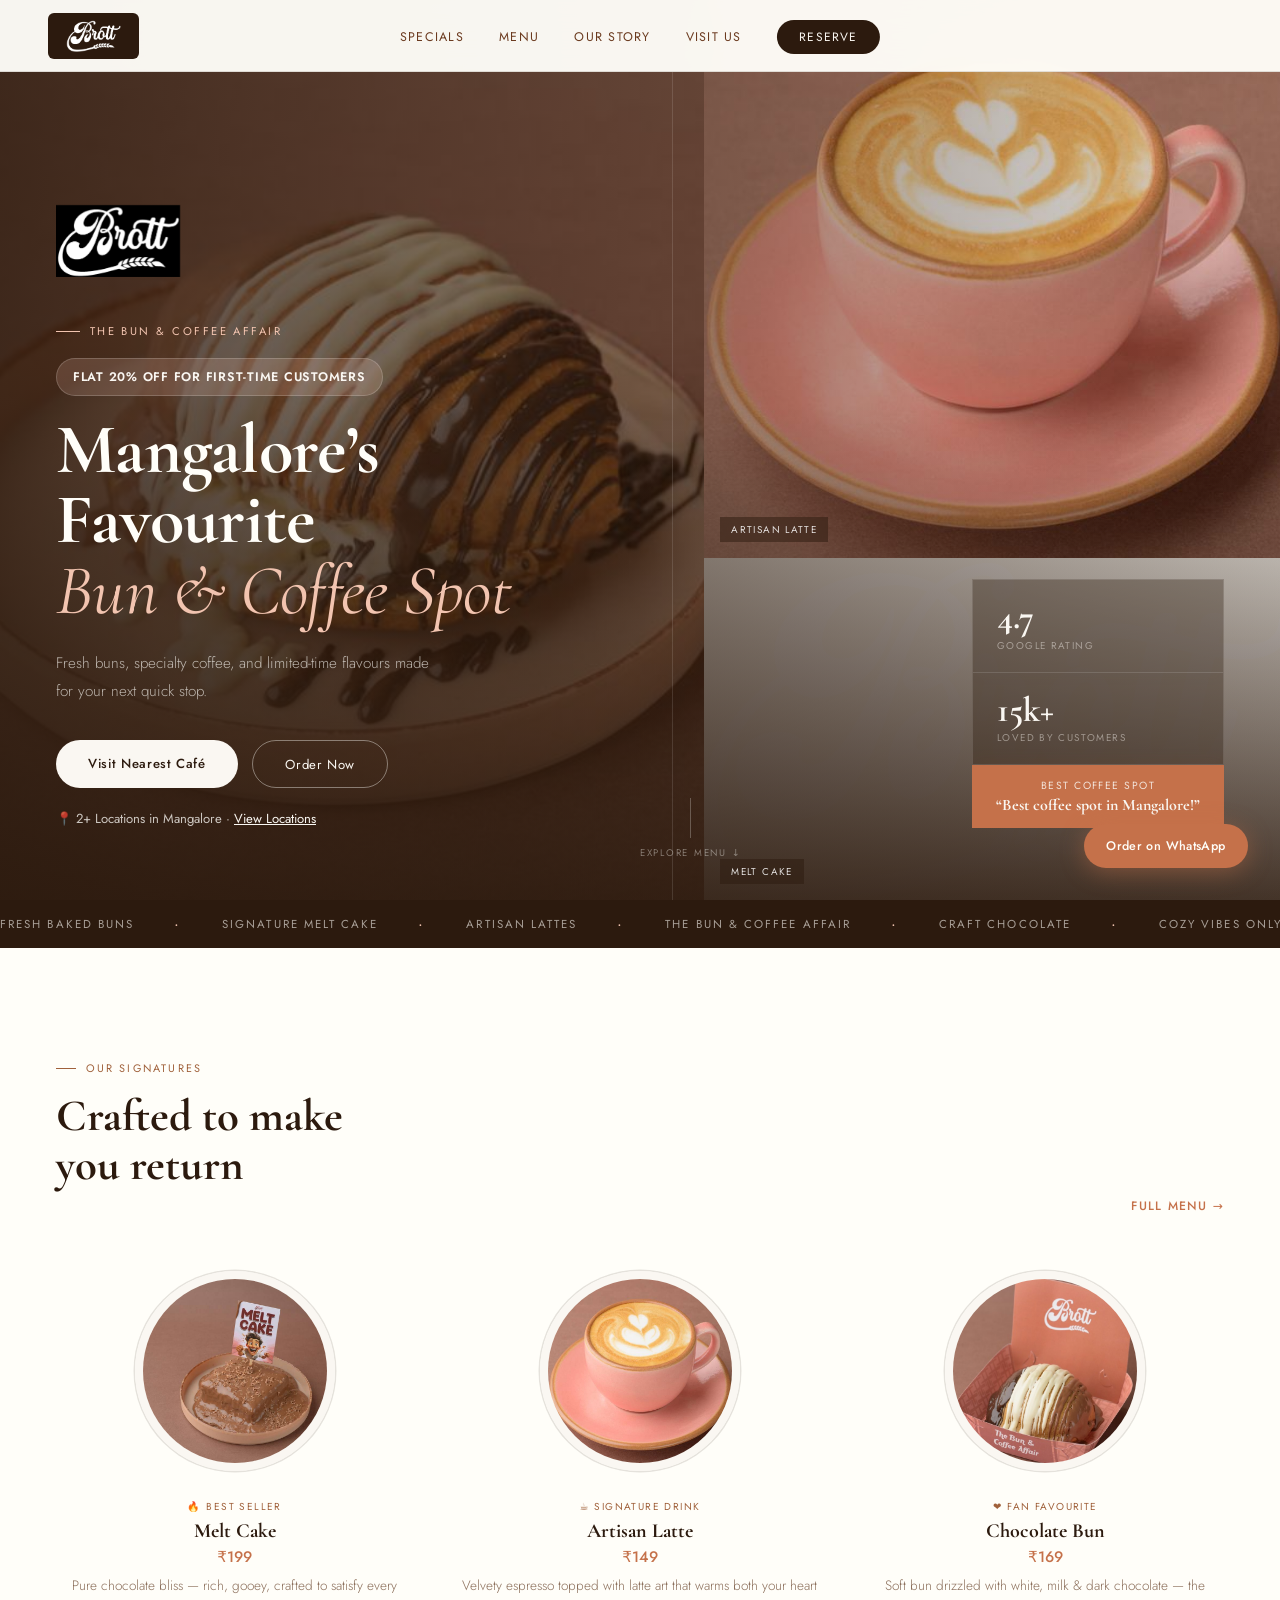
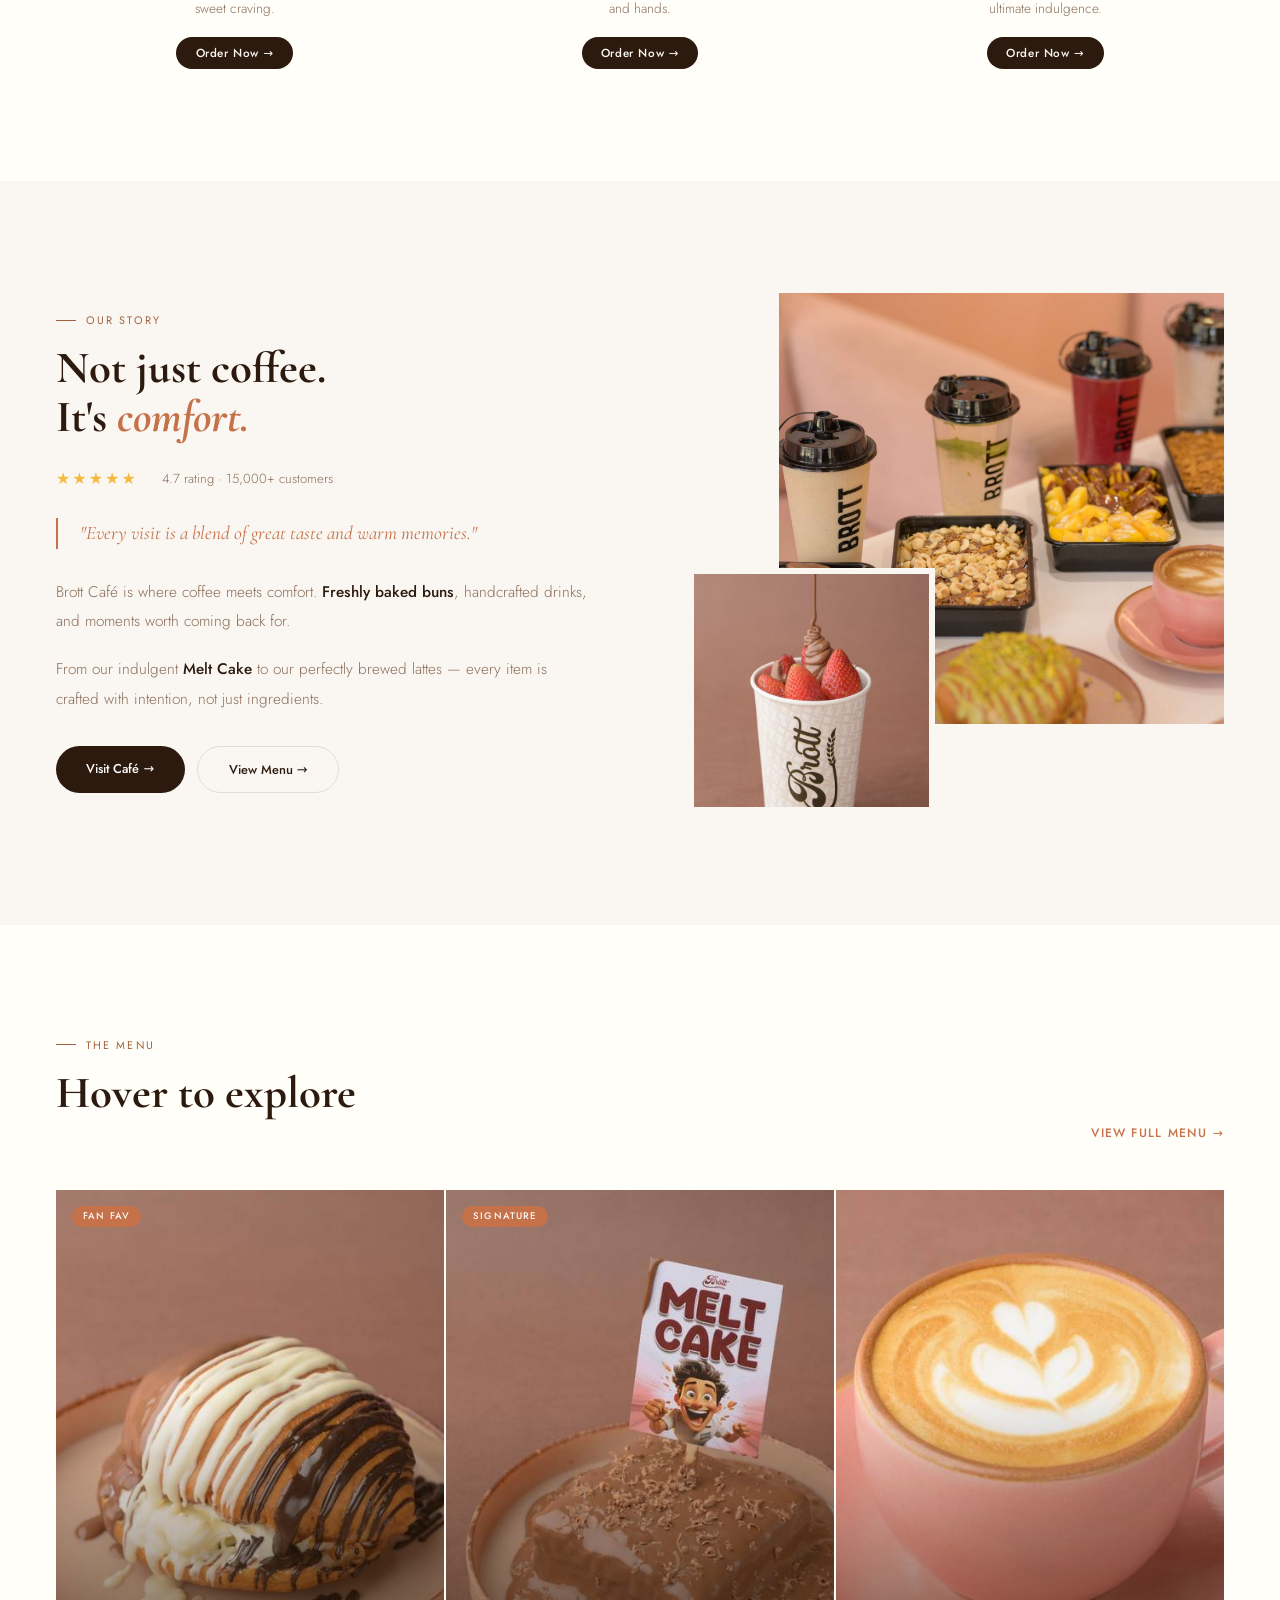
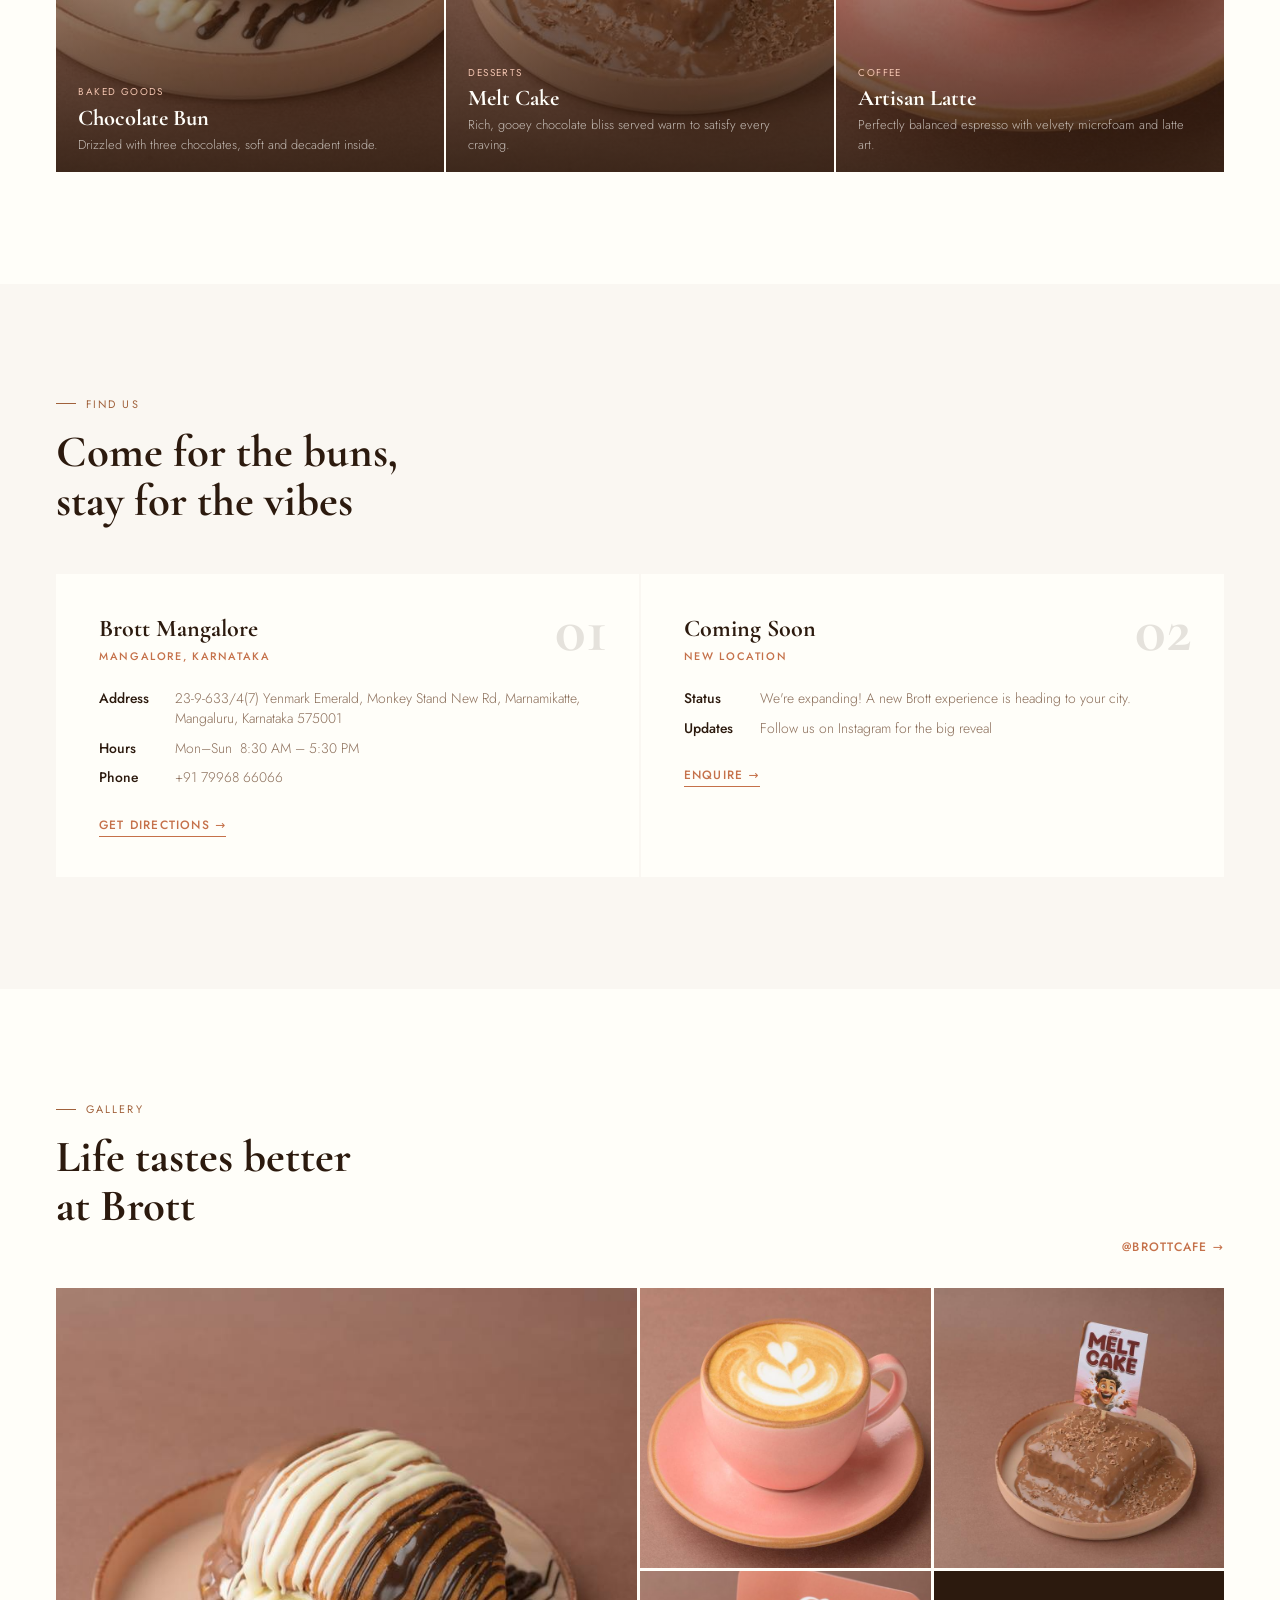
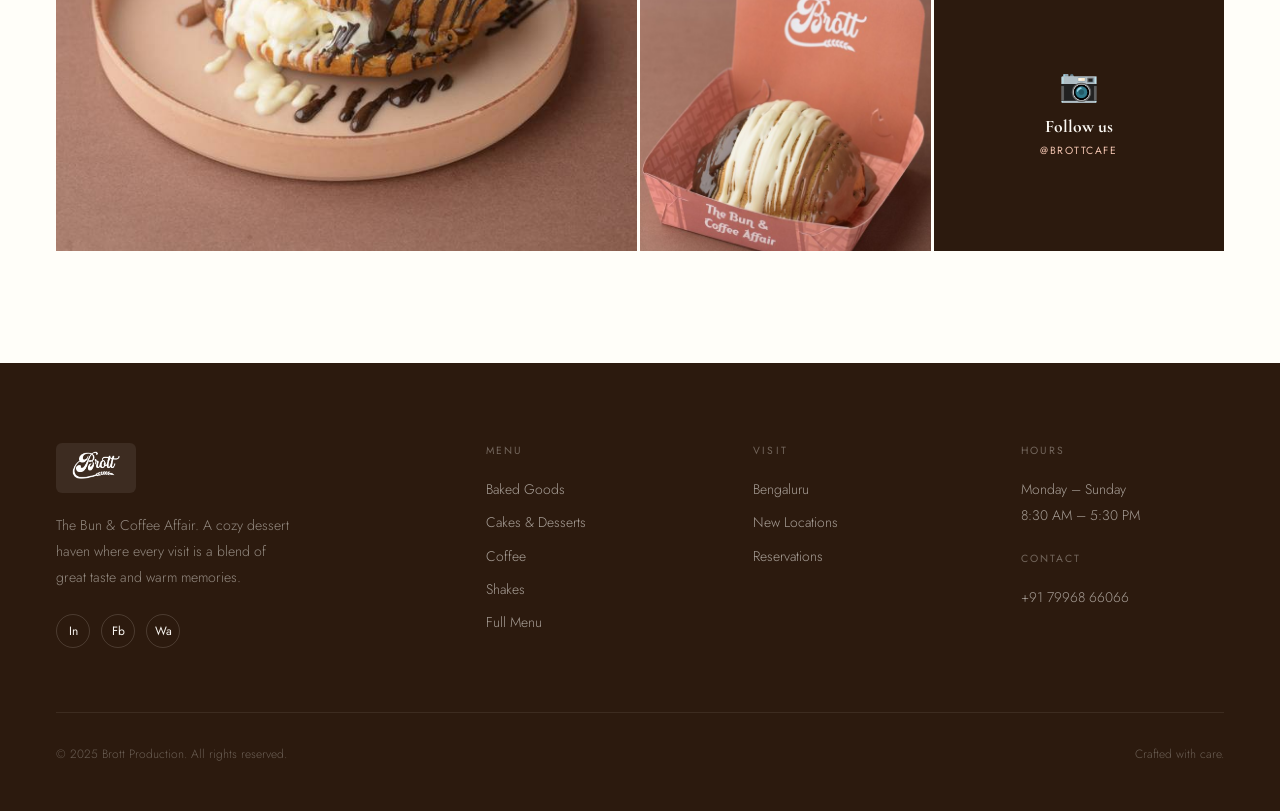
==== index.html @ 0ff43f2c "Add files via upload" ====
<!DOCTYPE html>
<html lang="en">
<head>
<meta charset="UTF-8">
<meta name="viewport" content="width=device-width, initial-scale=1.0">
<title>Brott — The Bun & Coffee Affair</title>
<link rel="icon" type="image/png" href="images/brott_logo_transparent.png">
<link href="https://fonts.googleapis.com/css2?family=Cormorant+Garamond:ital,wght@0,400;0,600;0,700;1,400;1,700&family=Jost:wght@300;400;500&display=swap" rel="stylesheet">
<style>
*,*::before,*::after{margin:0;padding:0;box-sizing:border-box}
:root{
  --cream:#FAF7F2;
  --warm:#FFFEF9;
  --blush:#F2C4B0;
  --terra:#C5714A;
  --brown:#2C1A0E;
  --midbrown:#6B3A1F;
  --softbrown:#A0613B;
  --muted:#8B6E5A;
  --border:rgba(44,26,14,0.12);
  --serif:'Cormorant Garamond',Georgia,serif;
  --sans:'Jost',system-ui,sans-serif;
}
html{scroll-behavior:smooth}
body{font-family:var(--sans);background:var(--warm);color:var(--brown);overflow-x:hidden}

/* ─── NAVBAR ─────────────────────────────────────────────── */
nav{
  position:fixed;top:0;left:0;right:0;z-index:200;
  display:flex;align-items:center;justify-content:space-between;
  padding:0 3rem;
  height:72px;
  background:rgba(255,254,249,0.96);
  backdrop-filter:blur(16px);
  border-bottom:1px solid var(--border);
  transition:height 0.3s,box-shadow 0.3s;
}
nav.scrolled{height:60px;box-shadow:0 2px 24px rgba(44,26,14,0.06)}
.nav-logo-wrap{
  display:flex;align-items:center;
  background:var(--brown);
  padding:7px 18px;
  border-radius:6px;
  text-decoration:none;
  transition:background 0.2s;
}
.nav-logo-wrap:hover{background:var(--terra)}
.nav-logo-wrap img{
  height:32px;width:auto;display:block;
}
.nav-toggle{
  display:none;
  align-items:center;
  justify-content:center;
  width:42px;
  height:42px;
  border:none;
  border-radius:12px;
  background:rgba(255,254,249,0.94);
  color:var(--brown);
  cursor:pointer;
  transition:transform 0.2s, background 0.2s;
}
.nav-toggle:hover{background:rgba(255,254,249,1)}
.nav-toggle span{
  display:block;
  width:22px;
  height:2px;
  background:var(--brown);
  border-radius:999px;
  position:relative;
}
.nav-toggle span::before,
.nav-toggle span::after{
  content:'';
  position:absolute;
  width:22px;
  height:2px;
  background:var(--brown);
  border-radius:999px;
  left:0;
  transition:transform 0.2s;
}
.nav-toggle span::before{top:-7px;}
.nav-toggle span::after{top:7px;}
.nav-toggle.open span{background:transparent;}
.nav-toggle.open span::before{transform: translateY(7px) rotate(45deg);}
.nav-toggle.open span::after{transform: translateY(-7px) rotate(-45deg);}
.nav-links{
  display:flex;gap:2.2rem;align-items:center;list-style:none;
  position:absolute;left:50%;transform:translateX(-50%);
}
.nav-links a{
  font-size:0.78rem;font-weight:400;letter-spacing:0.1em;
  text-transform:uppercase;color:var(--midbrown);
  text-decoration:none;transition:color 0.2s;
}
.nav-links a:hover{color:var(--terra)}
.nav-cta{
  background:var(--brown);color:var(--cream) !important;
  padding:0.5rem 1.4rem;border-radius:100px;
  font-size:0.75rem !important;letter-spacing:0.08em;
  transition:background 0.2s,transform 0.15s !important;
}
.nav-cta:hover{background:var(--terra) !important;transform:translateY(-1px)}

/* ─── HERO ───────────────────────────────────────────────── */
.hero{
  height:100vh;min-height:680px;
  position:relative;overflow:hidden;
  display:flex;align-items:flex-end;
}

/* Full-bleed BG photo */
.hero-bg{
  position:absolute;inset:0;
  display:grid;grid-template-columns:1.1fr 0.9fr;
  gap:0;width:100%;height:100%;
}
.hero-bg-main{
  position:relative;overflow:hidden;
}
.hero-bg-main img{
  width:100%;height:100%;object-fit:cover;display:block;
  transform:scale(1.05);
  transition:transform 9s ease;
}
.hero:hover .hero-bg-main img{transform:scale(1)}

.hero-bg-right{
  display:flex;flex-direction:column;gap:0;
}
.hero-bg-right-top{
  flex:1;overflow:hidden;position:relative;
}
.hero-bg-right-top img{
  width:100%;height:100%;object-fit:cover;display:block;
  transform:scale(1.04);transition:transform 9s 0.3s ease;
}
.hero:hover .hero-bg-right-top img{transform:scale(1)}
.hero-bg-right-bot{
  flex:0 0 38%;overflow:hidden;position:relative;
}
.hero-bg-right-bot img{
  width:100%;height:100%;object-fit:cover;display:block;
  transform:scale(1.04);transition:transform 9s 0.6s ease;
}
.hero:hover .hero-bg-right-bot img{transform:scale(1)}

/* Gradient overlays */
.hero-gradient{
  position:absolute;inset:0;
  background:
    linear-gradient(to right, rgba(44,26,14,0.85) 0%, rgba(44,26,14,0.55) 42%, rgba(44,26,14,0.08) 100%),
    linear-gradient(to top, rgba(44,26,14,0.88) 0%, transparent 55%);
  z-index:1;
}

/* Vertical divider line on the right panel */
.hero-vline{
  position:absolute;top:72px;bottom:0;
  left:52.5%;width:1px;
  background:rgba(255,255,255,0.12);
  z-index:2;
}

/* Content */
.hero-content{
  position:relative;z-index:3;
  width:100%;
  padding:0 3.5rem 4.5rem;
  display:flex;align-items:flex-end;justify-content:space-between;
  gap:2rem;
}
.hero-content-left{
  max-width:520px;
}
.hero-logo{
  margin-bottom:2rem;
  opacity:0;animation:fadeUp 0.8s 0.2s forwards;
}
.hero-logo img{
  height:72px;width:auto;
}
.hero-tag{
  display:inline-flex;align-items:center;gap:0.6rem;
  font-size:0.7rem;letter-spacing:0.22em;text-transform:uppercase;
  color:var(--blush);font-weight:400;
  margin-bottom:1.2rem;
  opacity:0;animation:fadeUp 0.8s 0.35s forwards;
}
.hero-tag::before{content:'';display:block;width:24px;height:1px;background:var(--blush)}
.hero-offer{
  display:inline-flex;align-items:center;padding:0.55rem 1rem;border-radius:999px;
  background:rgba(242,196,176,0.18);color:var(--cream);
  font-size:0.78rem;font-weight:600;letter-spacing:0.06em;text-transform:uppercase;
  margin-bottom:1.2rem;
  border:1px solid rgba(255,255,255,0.18);
}
.hero-meta{
  font-size:0.82rem;color:rgba(255,254,249,0.75);margin-top:1.3rem;
}
.hero-meta a{color:var(--cream);text-decoration:underline;transition:color 0.2s}
.hero-meta a:hover{color:var(--blush)}
.hero-h1{
  font-family:var(--serif);
  font-size:clamp(3.2rem,5.5vw,5.8rem);
  line-height:1.0;
  color:#FFFEF9;
  font-weight:700;
  letter-spacing:-0.01em;
  margin-bottom:1.4rem;
  opacity:0;animation:fadeUp 0.8s 0.45s forwards;
}
.hero-h1 em{
  font-style:italic;color:var(--blush);
  font-weight:400;
}
.hero-desc{
  font-size:0.95rem;line-height:1.85;
  color:rgba(255,254,249,0.65);
  font-weight:300;max-width:380px;
  margin-bottom:2.2rem;
  opacity:0;animation:fadeUp 0.8s 0.55s forwards;
}
.hero-btns{
  display:flex;gap:0.9rem;flex-wrap:wrap;
  margin-bottom:1.3rem;
  opacity:0;animation:fadeUp 0.8s 0.65s forwards;
}
.btn-light{
  background:var(--cream);color:var(--brown);
  padding:0.85rem 2rem;border-radius:100px;
  font-size:0.82rem;font-weight:500;letter-spacing:0.05em;
  text-decoration:none;transition:all 0.2s;border:none;cursor:pointer;
}
.btn-light:hover{background:white;transform:translateY(-2px)}
.btn-ghost{
  background:transparent;color:var(--cream);
  padding:0.85rem 2rem;border-radius:100px;
  font-size:0.82rem;font-weight:400;letter-spacing:0.05em;
  text-decoration:none;border:1px solid rgba(255,254,249,0.4);
  transition:all 0.2s;cursor:pointer;
}
.btn-ghost:hover{background:rgba(255,254,249,0.1);border-color:rgba(255,254,249,0.7)}

/* Right stat cluster */
.hero-content-right{
  display:flex;flex-direction:column;gap:0;
  opacity:0;animation:fadeUp 0.8s 0.75s forwards;
  min-width:160px;
}
.hero-stat{
  padding:1.2rem 1.5rem;
  border:1px solid rgba(255,255,255,0.12);
  background:rgba(44,26,14,0.35);
  backdrop-filter:blur(8px);
  transition:background 0.2s;
}
.hero-stat:hover{background:rgba(44,26,14,0.55)}
.hero-stat + .hero-stat{border-top:none}
.hero-stat-num{
  font-family:var(--serif);font-size:2.2rem;font-weight:700;
  color:var(--cream);line-height:1;display:block;
}
.hero-stat-lbl{
  font-size:0.62rem;letter-spacing:0.14em;text-transform:uppercase;
  color:rgba(250,247,242,0.45);margin-top:3px;display:block;
}
.hero-open-badge{
  padding:0.8rem 1.5rem;
  background:var(--terra);
  text-align:center;
}
.hero-open-badge span{
  font-size:0.65rem;letter-spacing:0.14em;text-transform:uppercase;
  color:rgba(250,247,242,0.85);display:block;
}
.hero-open-badge strong{
  font-family:var(--serif);font-size:1rem;color:var(--cream);
  display:block;margin-top:2px;
}

/* Labels floating on right panels */
.panel-label{
  position:absolute;bottom:1rem;left:1rem;z-index:3;
  font-size:0.62rem;letter-spacing:0.14em;text-transform:uppercase;
  color:rgba(255,255,255,0.85);font-weight:400;
  background:rgba(44,26,14,0.5);
  backdrop-filter:blur(4px);
  padding:0.3rem 0.7rem;
}

/* Scroll hint */
.hero-scroll{
  position:absolute;bottom:2.5rem;left:50%;transform:translateX(-50%);
  z-index:3;display:flex;flex-direction:column;align-items:center;gap:0.5rem;
  opacity:0;animation:fadeUp 1s 1.2s forwards;
}
.hero-scroll span{
  font-size:0.6rem;letter-spacing:0.18em;text-transform:uppercase;
  color:rgba(255,254,249,0.4);
}
.hero-scroll-line{
  width:1px;height:40px;background:rgba(255,254,249,0.25);
  animation:scrollPulse 2s infinite;
}
@keyframes scrollPulse{
  0%{transform:scaleY(0);transform-origin:top}
  50%{transform:scaleY(1);transform-origin:top}
  51%{transform:scaleY(1);transform-origin:bottom}
  100%{transform:scaleY(0);transform-origin:bottom}
}
@keyframes fadeUp{
  from{opacity:0;transform:translateY(24px)}
  to{opacity:1;transform:translateY(0)}
}

/* ─── MARQUEE ────────────────────────────────────────────── */
.marquee{
  background:var(--brown);padding:1rem 0;overflow:hidden;
}
.marquee-track{
  display:flex;gap:2.5rem;width:max-content;
  animation:marquee 24s linear infinite;
}
.marquee-track span{
  font-size:0.72rem;letter-spacing:0.18em;text-transform:uppercase;
  white-space:nowrap;color:rgba(250,247,242,0.6);
}
.marquee-track .dot{color:var(--blush);font-size:1rem;line-height:1}
@keyframes marquee{from{transform:translateX(0)}to{transform:translateX(-50%)}}

/* ─── SECTIONS SHARED ────────────────────────────────────── */
section{padding:7rem 3.5rem}
.eyebrow{
  font-size:0.68rem;letter-spacing:0.2em;text-transform:uppercase;
  color:var(--softbrown);font-weight:400;
  display:flex;align-items:center;gap:0.6rem;margin-bottom:1rem;
}
.eyebrow::before{content:'';display:block;width:20px;height:1px;background:var(--softbrown)}
.sec-title{
  font-family:var(--serif);font-size:clamp(2rem,3.5vw,3.2rem);
  line-height:1.1;font-weight:700;color:var(--brown);margin-bottom:1.5rem;
}

/* ─── SPECIALS ───────────────────────────────────────────── */
.specials{background:var(--warm)}
.specials-head{display:flex;justify-content:space-between;align-items:flex-end;margin-bottom:3.5rem}
.specials-grid{display:grid;grid-template-columns:repeat(3,1fr);gap:3rem}
.special-item{text-align:center}
.special-circle{
  position:relative;display:inline-block;
  width:200px;height:200px;border-radius:50%;overflow:hidden;
  border:8px solid var(--cream);box-shadow:0 0 0 1.5px var(--border);
  margin-bottom:1.4rem;transition:box-shadow 0.3s,transform 0.3s;
}
.special-item:hover .special-circle{box-shadow:0 0 0 2.5px var(--terra);transform:translateY(-4px)}
.special-circle img{width:100%;height:100%;object-fit:cover}
.special-tag{font-size:0.63rem;letter-spacing:0.14em;text-transform:uppercase;color:var(--softbrown);margin-bottom:0.3rem}
.special-name{font-family:var(--serif);font-size:1.25rem;font-weight:700;color:var(--brown);margin-bottom:0.2rem}
.special-price{font-size:0.95rem;font-weight:500;color:var(--terra);margin-bottom:0.4rem}
.special-desc{font-size:0.85rem;color:var(--muted);line-height:1.7;font-weight:300;margin-bottom:1rem}
.order-btn{
  display:inline-flex;align-items:center;gap:0.4rem;
  background:var(--brown);color:var(--cream);
  padding:0.5rem 1.2rem;border-radius:100px;
  font-size:0.73rem;font-weight:500;letter-spacing:0.05em;
  text-decoration:none;transition:background 0.2s,transform 0.15s;
}
.order-btn:hover{background:var(--terra);transform:translateY(-1px)}

/* ─── ABOUT ──────────────────────────────────────────────── */
.about{background:var(--cream);display:grid;grid-template-columns:1fr 1fr;gap:6rem;align-items:center}
.about-text p{font-size:0.96rem;color:var(--muted);line-height:1.9;font-weight:300;margin-bottom:1.2rem}
.about-text p strong{color:var(--brown);font-weight:500}
.pullquote{
  font-family:var(--serif);font-size:1.2rem;font-style:italic;
  color:var(--terra);padding-left:1.4rem;border-left:2px solid var(--terra);
  margin:1.8rem 0;line-height:1.6;
}
.about-trust{display:flex;align-items:center;gap:1.5rem;margin-top:0.5rem}
.about-trust .stars{color:#F5B940;font-size:1rem;letter-spacing:2px}
.about-trust span{font-size:0.82rem;color:var(--muted);font-weight:300}
.about-stack{position:relative;height:520px}
.about-main{position:absolute;top:0;right:0;width:83%;height:83%;object-fit:cover}
.about-accent{position:absolute;bottom:0;left:0;width:46%;height:47%;object-fit:cover;border:6px solid var(--cream)}

/* ─── MENU CARDS ─────────────────────────────────────────── */
.menu-sec{background:var(--warm)}
.menu-head{
  display:flex;justify-content:space-between;align-items:flex-end;
  margin-bottom:3rem;
}
.menu-grid{display:grid;grid-template-columns:repeat(3,1fr);gap:2px}
.menu-card{position:relative;overflow:hidden;aspect-ratio:2/3;cursor:pointer}
.menu-card img{
  width:100%;height:100%;object-fit:cover;display:block;
  transition:transform 0.55s ease;
}
.menu-card:hover img{transform:scale(1.06)}
.menu-overlay{
  position:absolute;inset:0;
  background:linear-gradient(transparent 35%,rgba(44,26,14,0.85));
}
.menu-info{
  position:absolute;bottom:0;left:0;right:0;padding:1.8rem 1.4rem;
  transform:translateY(12px);transition:transform 0.35s;
}
.menu-card:hover .menu-info{transform:translateY(0)}
.menu-tag{font-size:0.62rem;letter-spacing:0.14em;text-transform:uppercase;color:var(--blush);margin-bottom:0.3rem}
.menu-name{font-family:var(--serif);font-size:1.4rem;font-weight:700;color:var(--warm);margin-bottom:0.25rem}
.menu-desc{font-size:0.8rem;color:rgba(250,247,242,0.7);line-height:1.55;font-weight:300}
.menu-chip{
  position:absolute;top:1rem;left:1rem;
  background:var(--terra);color:var(--cream);
  font-size:0.6rem;letter-spacing:0.12em;text-transform:uppercase;
  padding:0.22rem 0.7rem;border-radius:100px;font-weight:500;
}
.view-all{
  font-size:0.76rem;letter-spacing:0.1em;text-transform:uppercase;
  color:var(--terra);text-decoration:none;font-weight:500;
  display:flex;align-items:center;gap:0.4rem;transition:gap 0.2s;
}
.view-all:hover{gap:0.9rem}

/* ─── OFFER ──────────────────────────────────────────────── */
.offer{
  background:var(--brown);
  display:flex;align-items:center;justify-content:space-between;
  gap:3rem;padding:5rem 3.5rem;
}
.offer-text .eyebrow{color:var(--blush)}
.offer-text .eyebrow::before{background:var(--blush)}
.offer-text .sec-title{color:var(--cream);margin-bottom:0.8rem}
.offer-text p{color:rgba(250,247,242,0.6);font-size:0.97rem;font-weight:300;max-width:400px}
.offer-btns{margin-top:2.5rem;display:flex;gap:1rem}
.offer-badge{
  flex-shrink:0;width:160px;height:160px;border-radius:50%;
  background:var(--terra);
  display:flex;flex-direction:column;align-items:center;justify-content:center;
  animation:spin 20s linear infinite;
}
.offer-badge-big{font-family:var(--serif);font-size:3.2rem;font-weight:700;color:var(--cream);line-height:1}
.offer-badge-sm{font-size:0.65rem;letter-spacing:0.12em;text-transform:uppercase;color:rgba(250,247,242,0.75);margin-top:3px}
@keyframes spin{from{transform:rotate(0deg)}to{transform:rotate(360deg)}}

/* ─── LOCATION ───────────────────────────────────────────── */
.location{background:var(--cream)}
.location-grid{display:grid;grid-template-columns:1fr 1fr;gap:1.5px;margin-top:3rem}
.loc-card{
  background:var(--warm);padding:2.5rem;
  border-left:3px solid transparent;
  transition:border-color 0.25s,transform 0.25s;
  position:relative;
}
.loc-card:hover{border-left-color:var(--terra);transform:translateX(3px)}
.loc-num{
  font-family:var(--serif);font-size:4rem;font-weight:700;
  color:var(--border);position:absolute;top:1.5rem;right:2rem;line-height:1;
}
.loc-name{font-family:var(--serif);font-size:1.5rem;font-weight:700;color:var(--brown);margin-bottom:0.3rem}
.loc-city{font-size:0.68rem;letter-spacing:0.15em;text-transform:uppercase;color:var(--terra);margin-bottom:1.5rem;font-weight:500}
.loc-row{display:flex;gap:0.7rem;font-size:0.87rem;color:var(--muted);margin-bottom:0.6rem;font-weight:300}
.loc-row strong{color:var(--brown);font-weight:500;min-width:65px}
.dir-btn{
  display:inline-flex;align-items:center;gap:0.4rem;
  margin-top:1.2rem;font-size:0.75rem;letter-spacing:0.1em;text-transform:uppercase;
  color:var(--terra);text-decoration:none;font-weight:500;
  border-bottom:1px solid currentColor;padding-bottom:2px;
  transition:opacity 0.2s;
}
.dir-btn:hover{opacity:0.65}

/* ─── GALLERY ────────────────────────────────────────────── */
.gallery{background:var(--warm)}
.gallery-head{display:flex;justify-content:space-between;align-items:flex-end;margin-bottom:2rem}
.gallery-grid{
  display:grid;
  grid-template-columns:2fr 1fr 1fr;
  grid-template-rows:280px 280px;
  gap:3px;
}
.g-item{overflow:hidden;position:relative}
.g-item.tall{grid-row:1/3}
.g-item img{width:100%;height:100%;object-fit:cover;display:block;transition:transform 0.55s}
.g-item:hover img{transform:scale(1.06)}
.g-hover{
  position:absolute;inset:0;background:rgba(44,26,14,0.4);
  opacity:0;transition:opacity 0.3s;
  display:flex;align-items:center;justify-content:center;
}
.g-item:hover .g-hover{opacity:1}
.g-hover span{
  font-size:0.68rem;letter-spacing:0.14em;text-transform:uppercase;
  color:var(--cream);font-weight:400;
}
.g-item.ig-cta{
  background:var(--brown);cursor:pointer;
  display:flex;align-items:center;justify-content:center;
}
.ig-inner{text-align:center}
.ig-inner .ig-icon{font-size:2rem;margin-bottom:0.5rem}
.ig-inner strong{font-family:var(--serif);font-size:1.1rem;color:var(--cream);display:block}
.ig-inner span{font-size:0.65rem;letter-spacing:0.14em;text-transform:uppercase;color:var(--blush)}

/* ─── FOOTER ─────────────────────────────────────────────── */
footer{background:var(--brown);padding:5rem 3.5rem 3rem}
.footer-grid{display:grid;grid-template-columns:1.8fr 1fr 1fr 1fr;gap:4rem;margin-bottom:4rem}
.footer-brand-logo{
  background:rgba(255,255,255,0.08);
  display:inline-block;padding:8px 16px;border-radius:6px;
  margin-bottom:1.2rem;
}
.footer-brand-logo img{height:28px;width:auto}
.footer-brand p{font-size:0.88rem;color:rgba(250,247,242,0.5);font-weight:300;line-height:1.85;max-width:240px}
.footer-socials{display:flex;gap:0.7rem;margin-top:1.5rem}
.footer-socials a{
  width:34px;height:34px;border-radius:50%;
  border:1px solid rgba(250,247,242,0.15);
  display:flex;align-items:center;justify-content:center;
  color:var(--cream);text-decoration:none;font-size:0.75rem;
  transition:border-color 0.2s,background 0.2s;
}
.footer-socials a:hover{border-color:var(--blush);background:rgba(242,196,176,0.1)}
.footer-col h4{
  font-size:0.65rem;letter-spacing:0.2em;text-transform:uppercase;
  color:rgba(250,247,242,0.35);font-weight:400;margin-bottom:1.2rem;
}
.footer-col ul{list-style:none}
.footer-col ul li{margin-bottom:0.65rem}
.footer-col ul li a{
  color:rgba(250,247,242,0.6);text-decoration:none;
  font-size:0.87rem;font-weight:300;transition:color 0.2s;
}
.footer-col ul li a:hover{color:var(--cream)}
.footer-col p{font-size:0.87rem;color:rgba(250,247,242,0.6);font-weight:300;line-height:1.85}
.footer-bottom{
  border-top:1px solid rgba(250,247,242,0.08);
  padding-top:2rem;display:flex;justify-content:space-between;
}
.footer-bottom p{font-size:0.75rem;color:rgba(250,247,242,0.3);font-weight:300}

/* ─── STICKY CTA ─────────────────────────────────────────── */
.sticky{
  position:fixed;bottom:2rem;right:2rem;z-index:199;
  background:var(--terra);color:var(--warm);
  padding:0.8rem 1.4rem;border-radius:100px;
  font-size:0.78rem;font-weight:500;text-decoration:none;
  display:flex;align-items:center;gap:0.5rem;
  box-shadow:0 4px 24px rgba(197,113,74,0.45);
  transition:transform 0.2s,box-shadow 0.2s;
  letter-spacing:0.03em;
}
.sticky:hover{transform:translateY(-3px);box-shadow:0 8px 32px rgba(197,113,74,0.55)}

/* ─── FADE UP ────────────────────────────────────────────── */
.fu{opacity:0;transform:translateY(26px);transition:opacity 0.7s ease,transform 0.7s ease}
.fu.vis{opacity:1;transform:translateY(0)}

/* ─── RESPONSIVE ─────────────────────────────────────────── */
@media(max-width:900px){
  nav{padding:0 1.5rem}
  .nav-toggle{display:inline-flex}
  .nav-links{display:none;position:fixed;top:72px;left:0;right:0;z-index:190;
    flex-direction:column;align-items:flex-start;gap:1rem;
    padding:1.25rem 1.5rem;background:rgba(255,254,249,0.98);
    backdrop-filter:blur(16px);border-bottom:1px solid rgba(44,26,14,0.08);
    max-height:calc(100vh - 72px);overflow-y:auto;
    transform:none;
  }
  .nav-links.open{display:flex}
  .nav-links li{width:100%}
  .nav-links a{display:block;width:100%;padding:0.75rem 0;color:var(--brown);}
  .nav-cta{width:100%;text-align:center;}
  .hero-bg{grid-template-columns:1fr}
  .hero-bg-right{display:none}
  .hero-content{flex-direction:column;align-items:flex-start;padding:0 1.5rem 3rem}
  .hero-content-right{flex-direction:row;width:100%}
  .hero-h1{font-size:clamp(2.4rem,8vw,4rem);}
  .hero-desc{max-width:100%}
  section{padding:4rem 1.5rem}
  .about{grid-template-columns:1fr}
  .about-stack{height:300px}
  .specials-grid,.menu-grid{grid-template-columns:1fr 1fr}
  .gallery-grid{grid-template-columns:1fr 1fr;grid-template-rows:auto}
  .g-item.tall{grid-row:auto}
  .offer{flex-direction:column}
  .location-grid{grid-template-columns:1fr}
  .footer-grid{grid-template-columns:1fr 1fr}
  .footer-bottom{flex-direction:column;gap:0.5rem}
}
</style>
</head>
<body>

<!-- NAVBAR -->
<nav id="nav">
  <a class="nav-logo-wrap" href="#" aria-label="Brott Home">
    <img src="images/brott_logo_transparent.png" alt="">  </a>
  <button class="nav-toggle" type="button" aria-label="Toggle navigation" aria-expanded="false" aria-controls="nav-menu">
    <span></span>
  </button>
  <ul id="nav-menu" class="nav-links">
    <li><a href="#specials">Specials</a></li>
    <li><a href="#menu">Menu</a></li>
    <li><a href="#about">Our Story</a></li>
    <li><a href="#location">Visit Us</a></li>
    <li><a href="tel:+917996866066" class="nav-cta">Reserve</a></li>
  </ul>
</nav>

<!-- HERO -->
<div class="hero">
  <!-- Background mosaic -->
  <div class="hero-bg" aria-hidden="true">
    <div class="hero-bg-main">
      <img src="[data-uri]" alt="">
    </div>
    <div class="hero-bg-right">
      <div class="hero-bg-right-top">
        <img src="[data-uri]" alt="">
        <div class="panel-label">Artisan Latte</div>
      </div>
      <div class="hero-bg-right-bot">
        <img src="images/brott_logo_transparent.png" alt="">
        <div class="panel-label">Melt Cake</div>
      </div>
    </div>
  </div>

  <!-- Gradient overlay -->
  <div class="hero-gradient" aria-hidden="true"></div>
  <div class="hero-vline" aria-hidden="true"></div>

  <!-- Content -->
  <div class="hero-content">
    <div class="hero-content-left">
      <div class="hero-logo">
        <img src="[data-uri]" alt="Brott">
      </div>
      <div class="hero-tag">The Bun &amp; Coffee Affair</div>
      <div class="hero-offer">Flat 20% off for first-time customers</div>
      <h1 class="hero-h1">Mangalore’s Favourite<br> <em>Bun & Coffee Spot</em></h1>
      <p class="hero-desc">Fresh buns, specialty coffee, and limited-time flavours made for your next quick stop.</p>
      <div class="hero-btns">
        <a href="#location" class="btn-light">Visit Nearest Café</a>
        <a href="https://wa.me/919796866066?text=Hey%2C+I+want+today%27s+offer" class="btn-ghost" target="_blank" rel="noreferrer">Order Now</a>
      </div>
      <div class="hero-meta">📍 2+ Locations in Mangalore · <a href="#location">View Locations</a></div>
    </div>

    <div class="hero-content-right">
      <div class="hero-stat">
        <span class="hero-stat-num">4.7</span>
        <span class="hero-stat-lbl">Google Rating</span>
      </div>
      <div class="hero-stat">
        <span class="hero-stat-num">15k+</span>
        <span class="hero-stat-lbl">Loved by customers</span>
      </div>
      <div class="hero-open-badge">
        <span>Best Coffee Spot</span>
        <strong>“Best coffee spot in Mangalore!”</strong>
      </div>
    </div>
  </div>

  <div class="hero-scroll">
    <div class="hero-scroll-line"></div>
    <span>Explore Menu ↓</span>
  </div>
</div>

<!-- MARQUEE -->
<div class="marquee">
  <div class="marquee-track">
    <span>Fresh Baked Buns</span><span class="dot">·</span>
    <span>Signature Melt Cake</span><span class="dot">·</span>
    <span>Artisan Lattes</span><span class="dot">·</span>
    <span>The Bun &amp; Coffee Affair</span><span class="dot">·</span>
    <span>Craft Chocolate</span><span class="dot">·</span>
    <span>Cozy Vibes Only</span><span class="dot">·</span>
    <span>Fresh Baked Buns</span><span class="dot">·</span>
    <span>Signature Melt Cake</span><span class="dot">·</span>
    <span>Artisan Lattes</span><span class="dot">·</span>
    <span>The Bun &amp; Coffee Affair</span><span class="dot">·</span>
    <span>Craft Chocolate</span><span class="dot">·</span>
    <span>Cozy Vibes Only</span><span class="dot">·</span>
  </div>
</div>

<!-- SPECIALS -->
<section class="specials" id="specials">
  <div class="specials-head fu">
    <div>
      <div class="eyebrow">Our Signatures</div>
      <h2 class="sec-title">Crafted to make<br>you return</h2>
    </div>
    <a href="#menu" class="view-all">Full Menu →</a>
  </div>
  <div class="specials-grid fu">
    <div class="special-item">
      <div class="special-circle"><img src="images/Melt Cake.jpg" alt="Melt Cake" loading="lazy"></div>
      <div class="special-tag">🔥 Best Seller</div>
      <div class="special-name">Melt Cake</div>
      <div class="special-price">₹199</div>
      <p class="special-desc">Pure chocolate bliss — rich, gooey, crafted to satisfy every sweet craving.</p>
      <a href="https://wa.me/917996866066?text=Hi%20Brott%2C%20I%27d%20like%20to%20order!&text=Hi%20Brott%2C%20I%27d%20like%20to%20order%20the%20Melt%20Cake!" class="order-btn" target="_blank">Order Now →</a>
    </div>
    <div class="special-item">
      <div class="special-circle"><img src="images/Latte.jpg" alt="Artisan Latte" loading="lazy"></div>
      <div class="special-tag">☕ Signature Drink</div>
      <div class="special-name">Artisan Latte</div>
      <div class="special-price">₹149</div>
      <p class="special-desc">Velvety espresso topped with latte art that warms both your heart and hands.</p>
      <a href="https://wa.me/917996866066?text=Hi%20Brott%2C%20I%27d%20like%20to%20order!&text=Hi%20Brott%2C%20I%27d%20like%20to%20order%20an%20Artisan%20Latte!" class="order-btn" target="_blank">Order Now →</a>
    </div>
    <div class="special-item">
      <div class="special-circle"><img src="images/bun.jpg" alt="Chocolate Bun" loading="lazy"></div>
      <div class="special-tag">❤️ Fan Favourite</div>
      <div class="special-name">Chocolate Bun</div>
      <div class="special-price">₹169</div>
      <p class="special-desc">Soft bun drizzled with white, milk &amp; dark chocolate — the ultimate indulgence.</p>
      <a href="https://wa.me/917996866066?text=Hi%20Brott%2C%20I%27d%20like%20to%20order!&text=Hi%20Brott%2C%20I%27d%20like%20to%20order%20the%20Chocolate%20Bun!" class="order-btn" target="_blank">Order Now →</a>
    </div>
  </div>
</section>

<!-- ABOUT -->
<section class="about" id="about" style="padding:7rem 3.5rem">
  <div class="about-text fu">
    <div class="eyebrow">Our Story</div>
    <h2 class="sec-title">Not just coffee.<br>It's <em style="font-style:italic;color:var(--terra)">comfort.</em></h2>
    <div class="about-trust">
      <span class="stars">★★★★★</span>
      <span>4.7 rating · 15,000+ customers</span>
    </div>
    <blockquote class="pullquote">"Every visit is a blend of great taste and warm memories."</blockquote>
    <p>Brott Café is where coffee meets comfort. <strong>Freshly baked buns</strong>, handcrafted drinks, and moments worth coming back for.</p>
    <p>From our indulgent <strong>Melt Cake</strong> to our perfectly brewed lattes — every item is crafted with intention, not just ingredients.</p>
    <div style="margin-top:2rem;display:flex;gap:0.8rem;flex-wrap:wrap">
      <a href="#location" style="background:var(--brown);color:#fff;padding:0.82rem 1.9rem;border-radius:100px;font-size:0.8rem;font-weight:500;text-decoration:none;display:inline-block;transition:background 0.2s" onmouseover="this.style.background='var(--terra)'" onmouseout="this.style.background='var(--brown)'">Visit Café →</a>
      <a href="#menu" style="background:transparent;color:var(--brown);padding:0.82rem 1.9rem;border-radius:100px;font-size:0.8rem;font-weight:500;text-decoration:none;display:inline-block;border:1px solid var(--border);transition:all 0.2s" onmouseover="this.style.background='var(--brown)';this.style.color='#fff'" onmouseout="this.style.background='transparent';this.style.color='var(--brown)'">View Menu →</a>
    </div>
  </div>
  <div class="about-stack fu">
    <img class="about-main" src="images/bg.png" alt="Brott Café" loading="lazy">
    <img class="about-accent" src="images/strawberry.jpg" alt="Brott details" loading="lazy">
  </div>
</section>

<!-- MENU -->
<section class="menu-sec" id="menu">
  <div class="menu-head fu">
    <div>
      <div class="eyebrow">The Menu</div>
      <h2 class="sec-title">Hover to explore</h2>
    </div>
    <a href="menu.html" class="view-all" target="_blank">View Full Menu →</a>
  </div>
  <div class="menu-grid fu">
    <div class="menu-card">
      <img src="[data-uri]" alt="Chocolate Bun">
      <div class="menu-overlay"></div>
      <span class="menu-chip">Fan Fav</span>
      <div class="menu-info">
        <div class="menu-tag">Baked Goods</div>
        <div class="menu-name">Chocolate Bun</div>
        <div class="menu-desc">Drizzled with three chocolates, soft and decadent inside.</div>
      </div>
    </div>
    <div class="menu-card">
      <img src="[data-uri]" alt="Melt Cake">
      <div class="menu-overlay"></div>
      <span class="menu-chip">Signature</span>
      <div class="menu-info">
        <div class="menu-tag">Desserts</div>
        <div class="menu-name">Melt Cake</div>
        <div class="menu-desc">Rich, gooey chocolate bliss served warm to satisfy every craving.</div>
      </div>
    </div>
    <div class="menu-card">
      <img src="[data-uri]" alt="Latte">
      <div class="menu-overlay"></div>
      <div class="menu-info">
        <div class="menu-tag">Coffee</div>
        <div class="menu-name">Artisan Latte</div>
        <div class="menu-desc">Perfectly balanced espresso with velvety microfoam and latte art.</div>
      </div>
    </div>
  </div>
</section>

<!-- OFFER
<section class="offer">
  <div class="offer-text fu">
    <div class="eyebrow">First Visit?</div>
    <h2 class="sec-title">Your first coffee<br>is on us</h2>
    <p>Show this page at any Brott location on your first visit and enjoy a complimentary house coffee with any bun order. Because the best introductions are always sweet.</p>
    <div class="offer-btns">
      <a href="tel:+917996866066" class="btn-light">Reserve Now →</a>
      <a href="#location" class="btn-ghost">Get Directions</a>
    </div>
  </div>
  <div class="offer-badge fu">
    <span class="offer-badge-big">Free</span>
    <span class="offer-badge-sm">First Coffee</span>
  </div>
</section> -->

<!-- LOCATION -->
<section class="location" id="location">
  <div class="fu">
    <div class="eyebrow">Find Us</div>
    <h2 class="sec-title">Come for the buns,<br>stay for the vibes</h2>
  </div>

  <div class="location-grid fu">

    <!-- PRIMARY: MANGALORE -->
    <div class="loc-card">
      <div class="loc-num">01</div>
      <div class="loc-name">Brott Mangalore</div>
      <div class="loc-city">Mangalore, Karnataka</div>
      <div class="loc-row"><strong>Address</strong> 23-9-633/4(7) Yenmark Emerald, Monkey Stand New Rd, Marnamikatte, Mangaluru, Karnataka 575001</div>
      <div class="loc-row"><strong>Hours</strong> Mon–Sun &nbsp;8:30 AM – 5:30 PM</div>
      <div class="loc-row"><strong>Phone</strong> +91 79968 66066</div>
      <a href="https://maps.google.com/?q=Brott+Cafe+Mangalore" target="_blank" class="dir-btn">Get Directions →</a>
    </div>

    <!-- SECONDARY -->
    <div class="loc-card">
      <div class="loc-num">02</div>
      <div class="loc-name">Coming Soon</div>
      <div class="loc-city">New Location</div>
      <div class="loc-row"><strong>Status</strong> We're expanding! A new Brott experience is heading to your city.</div>
      <div class="loc-row"><strong>Updates</strong> Follow us on Instagram for the big reveal</div>
      <a href="tel:+917996866066" class="dir-btn">Enquire →</a>
    </div>

  </div>
</section>

<!-- GALLERY -->
<section class="gallery" id="gallery">
  <div class="gallery-head fu">
    <div>
      <div class="eyebrow">Gallery</div>
      <h2 class="sec-title">Life tastes better<br>at Brott</h2>
    </div>
    <a href="https://www.instagram.com/" class="view-all" target="_blank">@brottcafe →</a>
  </div>
  <div class="gallery-grid fu">
    <div class="g-item tall">
      <img src="[data-uri]" alt="Chocolate Bun">
      <div class="g-hover"><span>Chocolate Bun</span></div>
    </div>
    <div class="g-item">
      <img src="[data-uri]" alt="Artisan Latte">
      <div class="g-hover"><span>Artisan Latte</span></div>
    </div>
    <div class="g-item">
      <img src="[data-uri]" alt="Melt Cake">
      <div class="g-hover"><span>Melt Cake</span></div>
    </div>
    <div class="g-item">
      <img src="[data-uri]" alt="Brott">
      <div class="g-hover"><span>The Experience</span></div>
    </div>
    <div class="g-item ig-cta" onclick="window.open('https://www.instagram.com/','_blank')">
      <div class="ig-inner">
        <div class="ig-icon">📷</div>
        <strong>Follow us</strong>
        <span>@brottcafe</span>
      </div>
    </div>
  </div>
</section>

<!-- FOOTER -->
<footer>
  <div class="footer-grid">
    <div class="footer-brand">
      <div class="footer-brand-logo">
        <img src="images/brott_logo_transparent.png" alt="">
      </div>
      <p>The Bun &amp; Coffee Affair. A cozy dessert haven where every visit is a blend of great taste and warm memories.</p>
      <div class="footer-socials">
        <a href="#" title="Instagram">In</a>
        <a href="#" title="Facebook">Fb</a>
        <a href="#" title="WhatsApp">Wa</a>
      </div>
    </div>
    <div class="footer-col">
      <h4>Menu</h4>
      <ul>
        <li><a href="#">Baked Goods</a></li>
        <li><a href="#">Cakes &amp; Desserts</a></li>
        <li><a href="#">Coffee</a></li>
        <li><a href="#">Shakes</a></li>
        <li><a href="https://brottcafe.com/menu.html">Full Menu</a></li>
      </ul>
    </div>
    <div class="footer-col">
      <h4>Visit</h4>
      <ul>
        <li><a href="#location">Bengaluru</a></li>
        <li><a href="#">New Locations</a></li>
        <li><a href="tel:+917996866066">Reservations</a></li>
      </ul>
    </div>
    <div class="footer-col">
      <h4>Hours</h4>
      <p>Monday – Sunday<br>8:30 AM – 5:30 PM</p>
      <br>
      <h4>Contact</h4>
      <p><a href="tel:+917996866066" style="color:rgba(250,247,242,0.6);text-decoration:none">+91 79968 66066</a></p>
    </div>
  </div>
  <div class="footer-bottom">
    <p>© 2025 Brott Production. All rights reserved.</p>
    <p>Crafted with care.</p>
  </div>
</footer>

<!-- STICKY CTA -->
<a class="sticky" href="https://wa.me/919796866066?text=Hey%2C+I+want+today%27s+offer">Order on WhatsApp</a>

<script>
  // Scroll animations
  const fus = document.querySelectorAll('.fu');
  const obs = new IntersectionObserver((entries) => {
    entries.forEach((e,i) => {
      if(e.isIntersecting){
        setTimeout(() => e.target.classList.add('vis'), i * 90);
        obs.unobserve(e.target);
      }
    });
  }, {threshold: 0.08});
  fus.forEach(el => obs.observe(el));

  // Nav scroll shrink
  window.addEventListener('scroll', () => {
    document.getElementById('nav').classList.toggle('scrolled', window.scrollY > 60);
  });

  // Mobile hamburger toggle
  const navToggle = document.querySelector('.nav-toggle');
  const navLinks = document.querySelector('.nav-links');
  if (navToggle && navLinks) {
    navToggle.addEventListener('click', () => {
      const expanded = navToggle.getAttribute('aria-expanded') === 'true';
      navToggle.setAttribute('aria-expanded', String(!expanded));
      navLinks.classList.toggle('open');
      navToggle.classList.toggle('open');
    });
    navLinks.querySelectorAll('a').forEach(link => {
      link.addEventListener('click', () => {
        navLinks.classList.remove('open');
        navToggle.classList.remove('open');
        navToggle.setAttribute('aria-expanded', 'false');
      });
    });
    window.addEventListener('resize', () => {
      if (window.innerWidth > 900 && navLinks.classList.contains('open')) {
        navLinks.classList.remove('open');
        navToggle.classList.remove('open');
        navToggle.setAttribute('aria-expanded', 'false');
      }
    });
  }
</script>
</body>
</html>
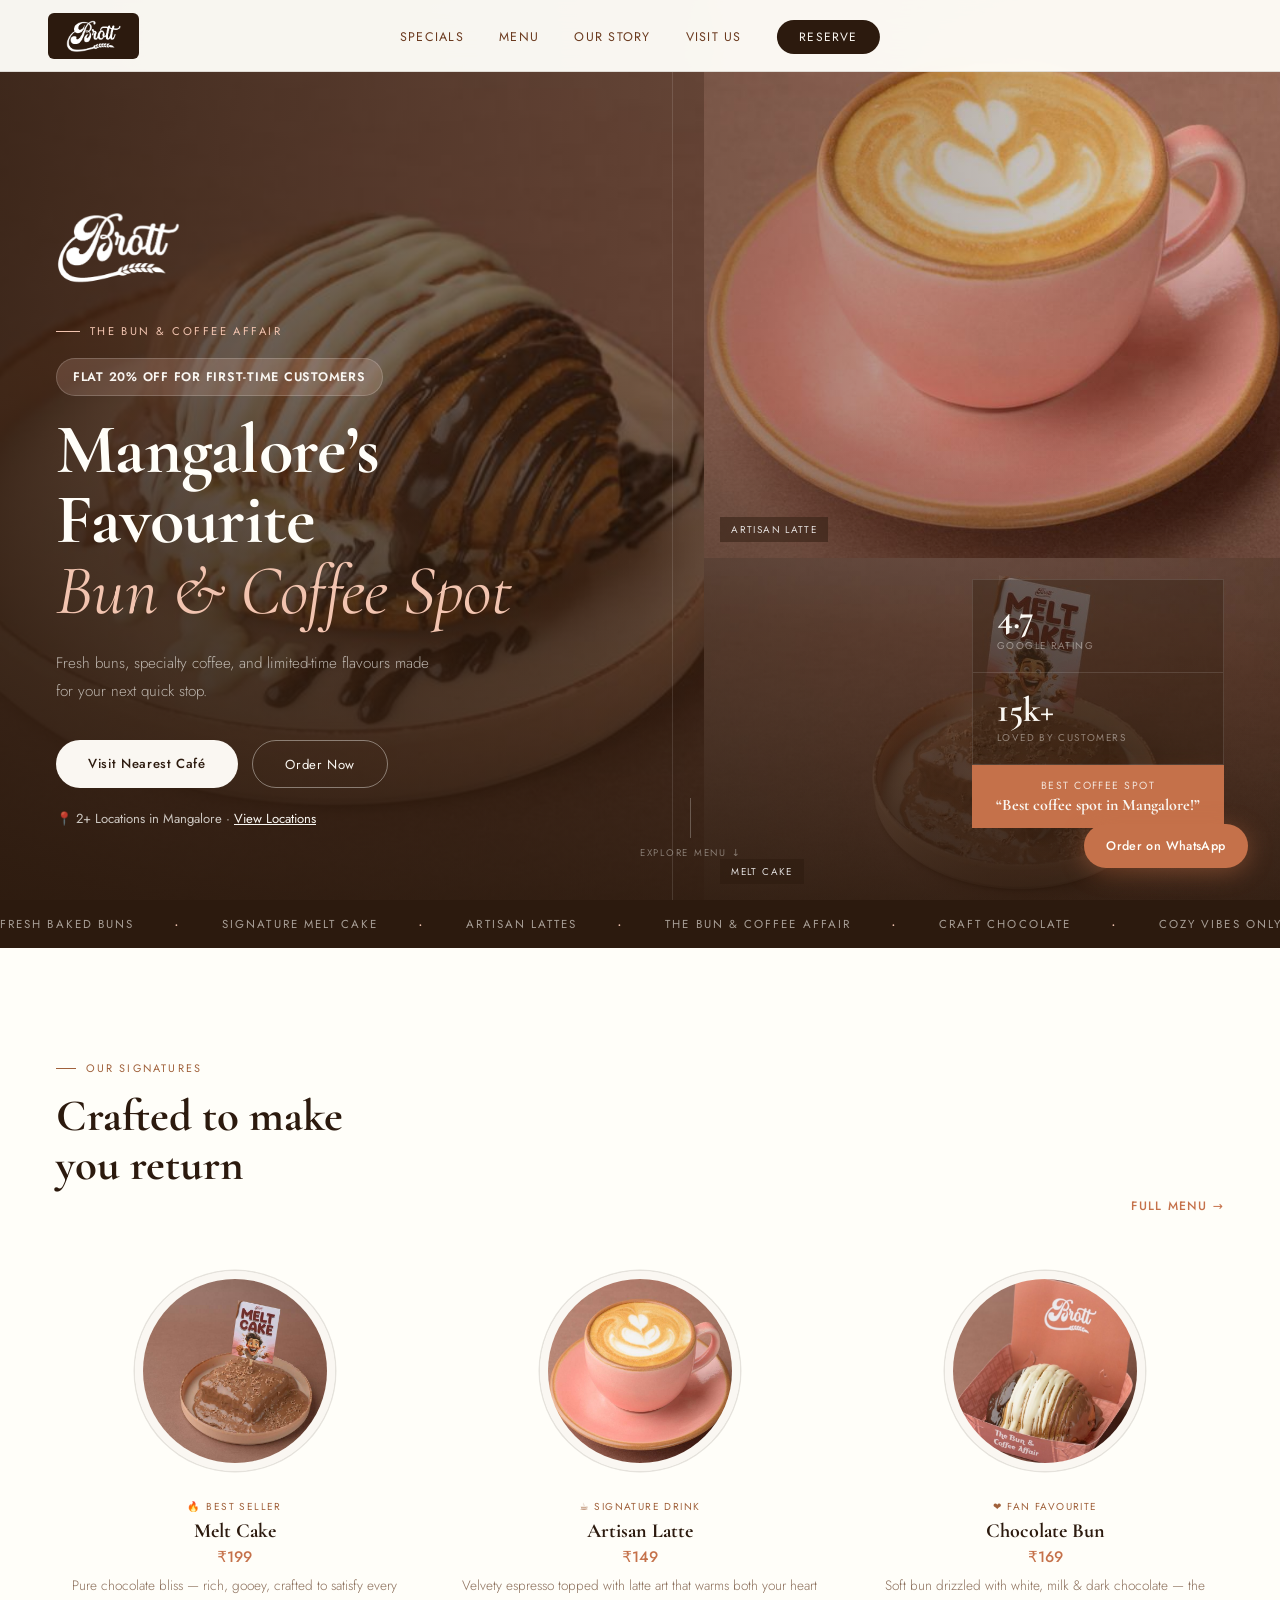
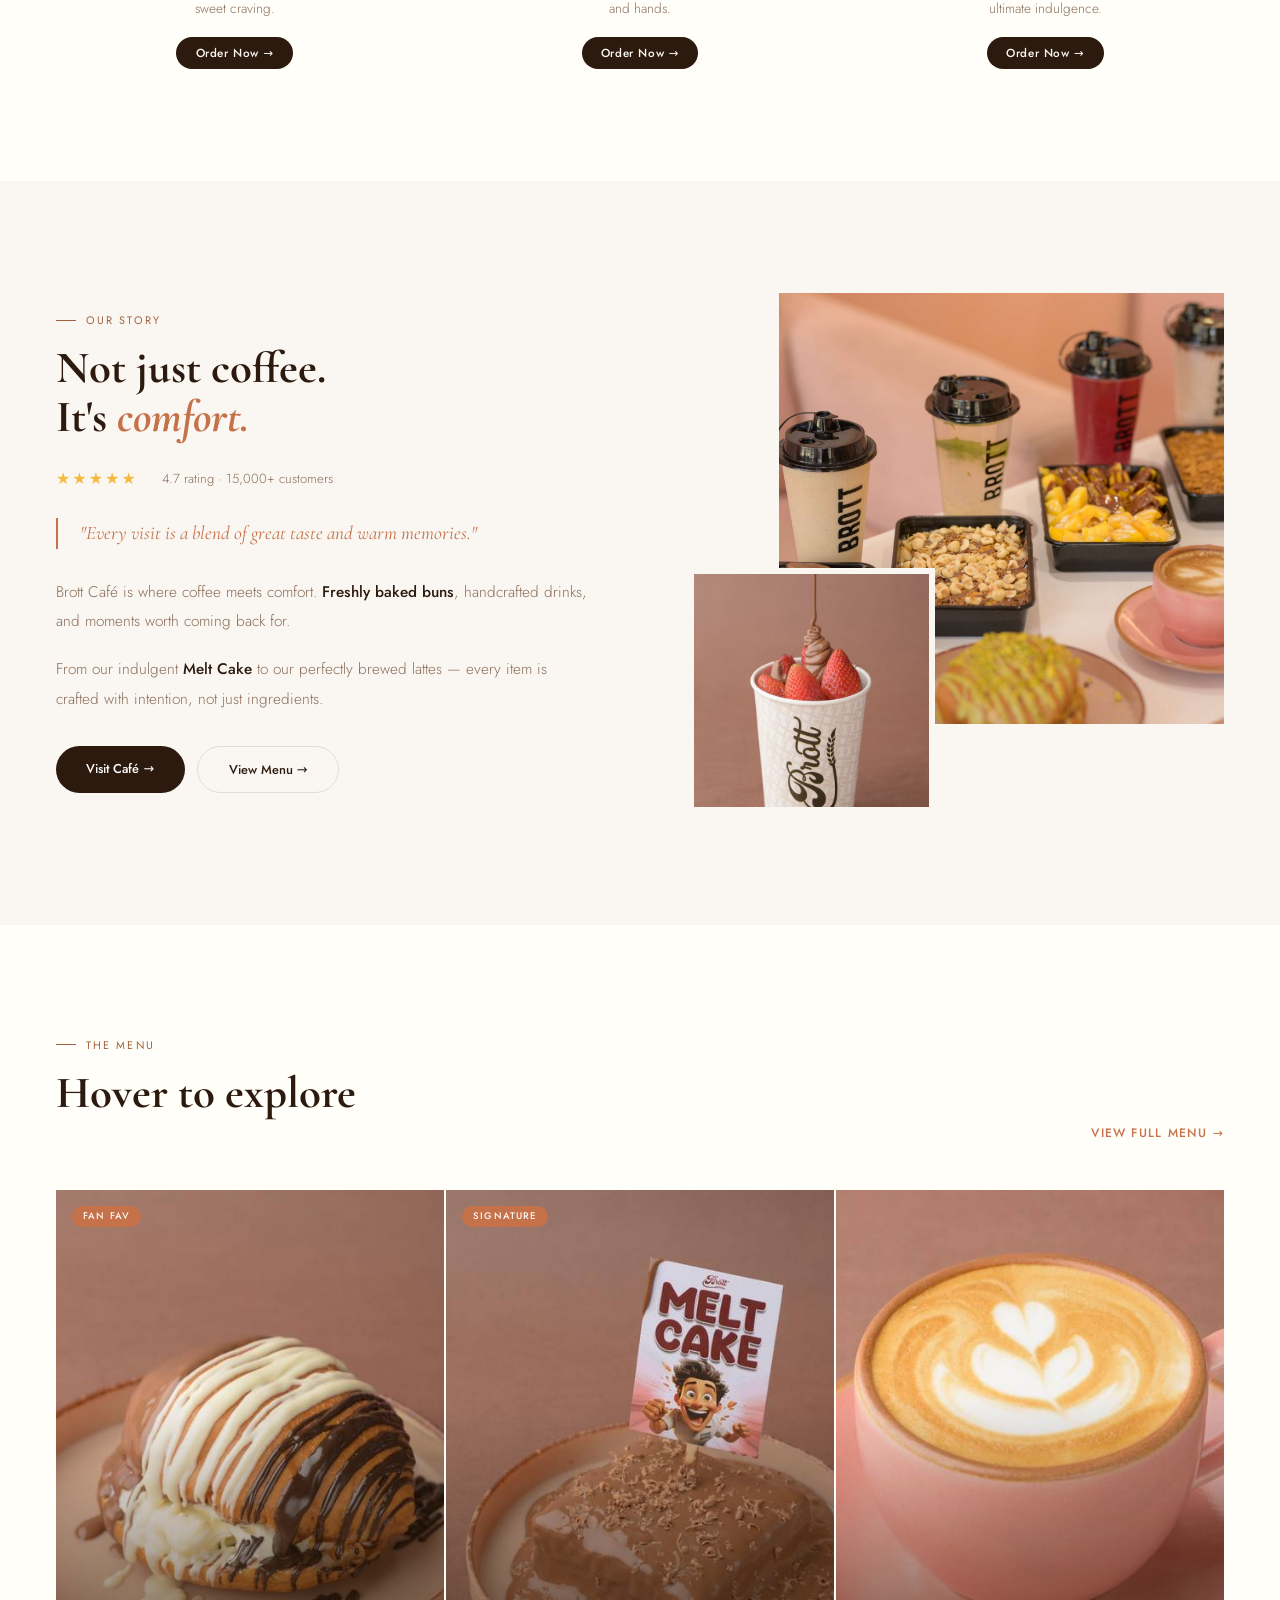
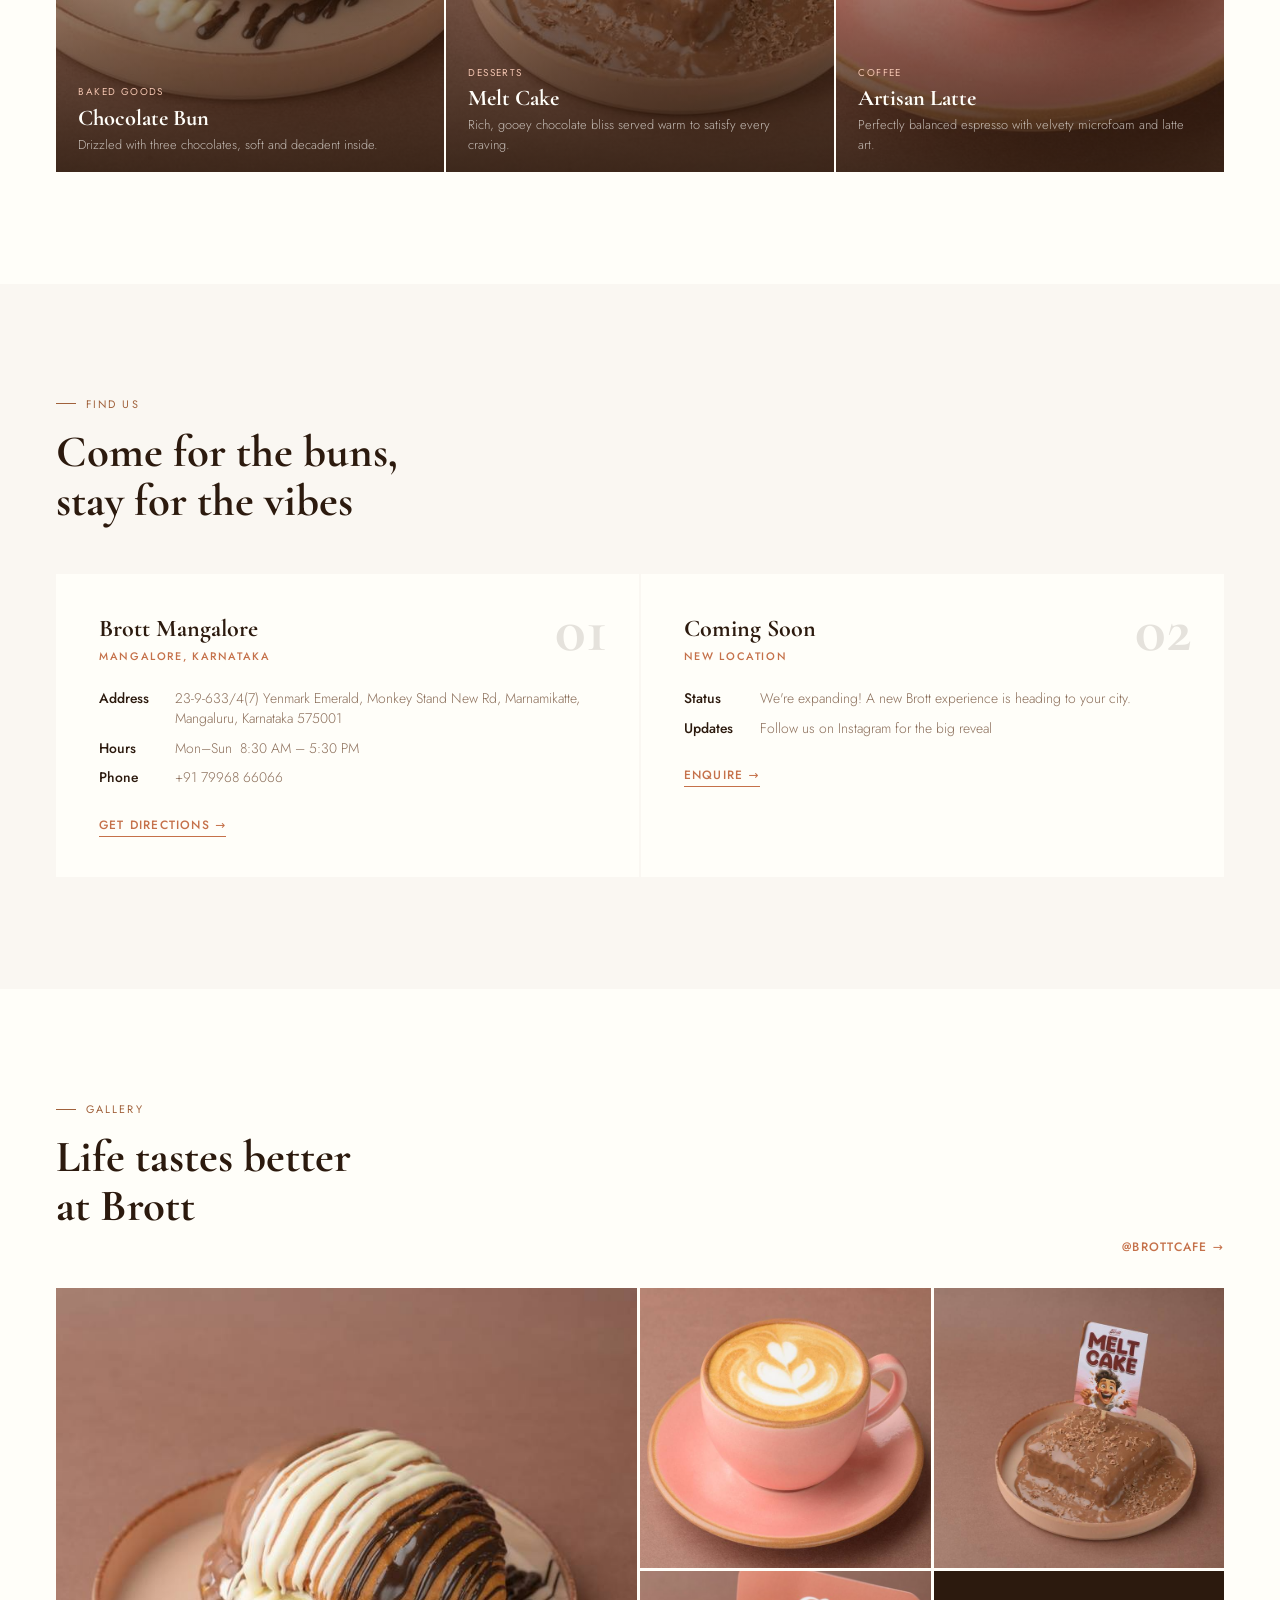
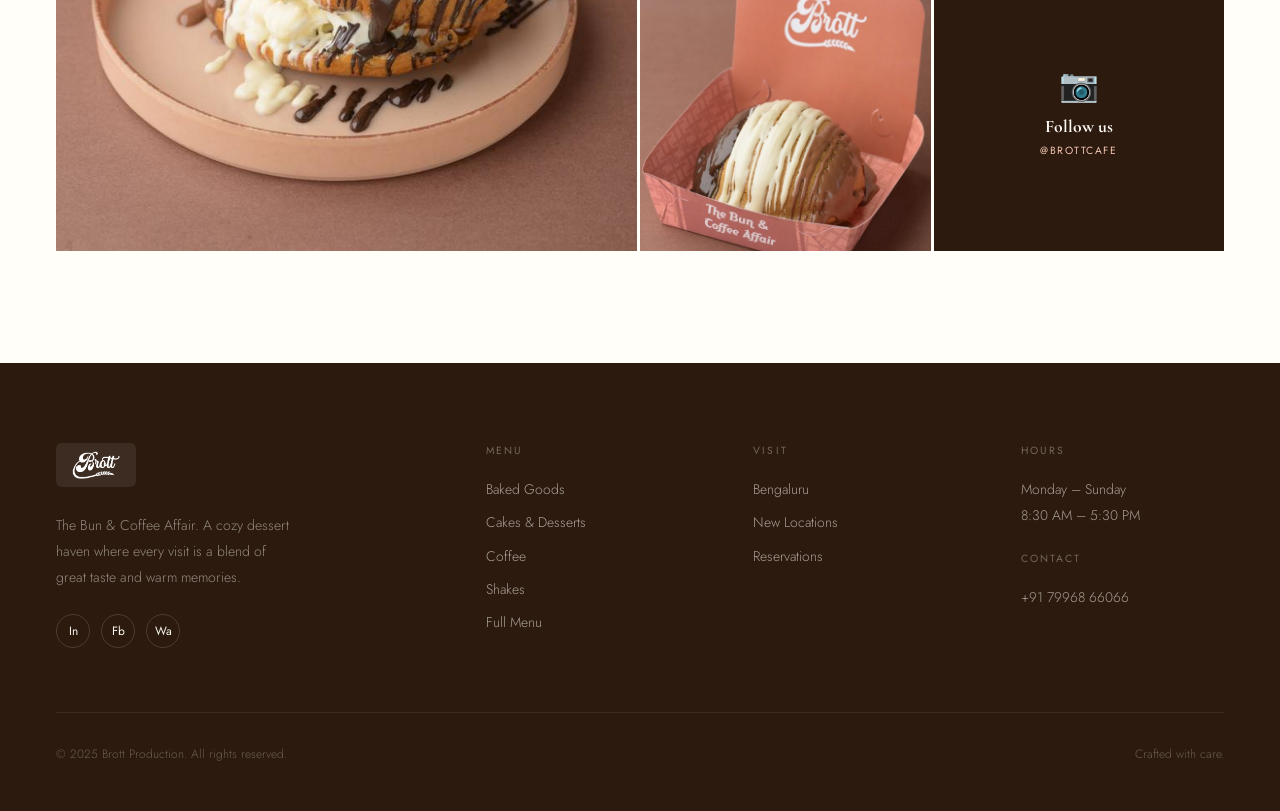
==== commit 4168284d: "Update index.html" ====
--- a/index.html
+++ b/index.html
@@ -7,7 +7,17 @@
 <link rel="icon" type="image/png" href="images/brott_logo_transparent.png">
 <link href="https://fonts.googleapis.com/css2?family=Cormorant+Garamond:ital,wght@0,400;0,600;0,700;1,400;1,700&family=Jost:wght@300;400;500&display=swap" rel="stylesheet">
 <style>
-*,*::before,*::after{margin:0;padding:0;box-sizing:border-box}
+/* ─── RESET + GLOBAL FOUNDATION ─────────────────────────── */
+
+*,
+*::before,
+*::after{
+  margin:0;
+  padding:0;
+  box-sizing:border-box;
+}
+
+/* VARIABLES (UNCHANGED) */
 :root{
   --cream:#FAF7F2;
   --warm:#FFFEF9;
@@ -18,36 +28,128 @@
   --softbrown:#A0613B;
   --muted:#8B6E5A;
   --border:rgba(44,26,14,0.12);
-  --serif:'Cormorant Garamond',Georgia,serif;
-  --sans:'Jost',system-ui,sans-serif;
-}
-html{scroll-behavior:smooth}
-body{font-family:var(--sans);background:var(--warm);color:var(--brown);overflow-x:hidden}
-
-/* ─── NAVBAR ─────────────────────────────────────────────── */
+
+  --serif:'Cormorant Garamond', Georgia, serif;
+  --sans:'Jost', system-ui, sans-serif;
+}
+
+/* ROOT BEHAVIOR */
+html{
+  scroll-behavior:smooth;
+  -webkit-text-size-adjust:100%; /* prevents font zoom issues on mobile */
+}
+
+/* BODY BASE */
+body{
+  font-family:var(--sans);
+  background:var(--warm);
+  color:var(--brown);
+
+  /* CRITICAL: prevent horizontal scroll bugs */
+  overflow-x:hidden;
+
+  /* improves rendering */
+  -webkit-font-smoothing:antialiased;
+  text-rendering:optimizeLegibility;
+}
+
+/* MEDIA (PREVENT OVERFLOW ISSUES) */
+img,
+video,
+canvas{
+  max-width:100%;
+  height:auto;
+  display:block;
+}
+
+/* LINKS RESET */
+a{
+  color:inherit;
+  text-decoration:none;
+}
+
+/* LIST RESET */
+ul,ol{
+  list-style:none;
+}
+
+/* BUTTON RESET */
+button{
+  font-family:inherit;
+  background:none;
+  border:none;
+  cursor:pointer;
+}
+
+/* INPUT RESET */
+input,textarea,select{
+  font-family:inherit;
+  outline:none;
+}
+
+/* SECTION SAFETY (PREVENT SIDE OVERFLOW) */
+section{
+  width:100%;
+}
+
+/* OPTIONAL: CONTAINER SYSTEM (DOES NOT CHANGE DESIGN) */
+.container{
+  width:100%;
+  max-width:1200px;
+  margin:0 auto;
+}
+
+/* ─── NAVBAR (FIXED RESPONSIVE VERSION) ─────────────────── */
+
 nav{
-  position:fixed;top:0;left:0;right:0;z-index:200;
-  display:flex;align-items:center;justify-content:space-between;
-  padding:0 3rem;
+  position:fixed;
+  top:0;
+  left:0;
+  right:0;
+  z-index:200;
+
+  display:flex;
+  align-items:center;
+  justify-content:space-between;
+
+  /* FIXED: responsive padding */
+  padding:0 clamp(1rem, 4vw, 3rem);
+
   height:72px;
+
   background:rgba(255,254,249,0.96);
   backdrop-filter:blur(16px);
   border-bottom:1px solid var(--border);
-  transition:height 0.3s,box-shadow 0.3s;
-}
-nav.scrolled{height:60px;box-shadow:0 2px 24px rgba(44,26,14,0.06)}
+
+  transition:height 0.3s, box-shadow 0.3s;
+}
+
+nav.scrolled{
+  height:60px;
+  box-shadow:0 2px 24px rgba(44,26,14,0.06);
+}
+
+/* LOGO */
 .nav-logo-wrap{
-  display:flex;align-items:center;
+  display:flex;
+  align-items:center;
   background:var(--brown);
   padding:7px 18px;
   border-radius:6px;
   text-decoration:none;
   transition:background 0.2s;
-}
+  flex-shrink:0; /* prevents squeeze */
+}
+
 .nav-logo-wrap:hover{background:var(--terra)}
+
 .nav-logo-wrap img{
-  height:32px;width:auto;display:block;
-}
+  height:32px;
+  width:auto;
+  display:block;
+}
+
+/* TOGGLE */
 .nav-toggle{
   display:none;
   align-items:center;
@@ -61,7 +163,9 @@
   cursor:pointer;
   transition:transform 0.2s, background 0.2s;
 }
+
 .nav-toggle:hover{background:rgba(255,254,249,1)}
+
 .nav-toggle span{
   display:block;
   width:22px;
@@ -70,6 +174,7 @@
   border-radius:999px;
   position:relative;
 }
+
 .nav-toggle span::before,
 .nav-toggle span::after{
   content:'';
@@ -81,28 +186,112 @@
   left:0;
   transition:transform 0.2s;
 }
+
 .nav-toggle span::before{top:-7px;}
 .nav-toggle span::after{top:7px;}
+
 .nav-toggle.open span{background:transparent;}
 .nav-toggle.open span::before{transform: translateY(7px) rotate(45deg);}
 .nav-toggle.open span::after{transform: translateY(-7px) rotate(-45deg);}
+
+/* LINKS (FIXED CENTER WITHOUT BREAKING MOBILE) */
 .nav-links{
-  display:flex;gap:2.2rem;align-items:center;list-style:none;
-  position:absolute;left:50%;transform:translateX(-50%);
-}
+  display:flex;
+  gap:2.2rem;
+  align-items:center;
+  list-style:none;
+
+  position:absolute;
+  left:50%;
+  transform:translateX(-50%);
+
+  max-width:100%;
+}
+
+/* PREVENT OVERFLOW */
+.nav-links li{
+  white-space:nowrap;
+}
+
 .nav-links a{
-  font-size:0.78rem;font-weight:400;letter-spacing:0.1em;
-  text-transform:uppercase;color:var(--midbrown);
-  text-decoration:none;transition:color 0.2s;
-}
+  font-size:0.78rem;
+  font-weight:400;
+  letter-spacing:0.1em;
+  text-transform:uppercase;
+  color:var(--midbrown);
+  text-decoration:none;
+  transition:color 0.2s;
+}
+
 .nav-links a:hover{color:var(--terra)}
+
 .nav-cta{
-  background:var(--brown);color:var(--cream) !important;
-  padding:0.5rem 1.4rem;border-radius:100px;
-  font-size:0.75rem !important;letter-spacing:0.08em;
+  background:var(--brown);
+  color:var(--cream) !important;
+  padding:0.5rem 1.4rem;
+  border-radius:100px;
+  font-size:0.75rem !important;
+  letter-spacing:0.08em;
   transition:background 0.2s,transform 0.15s !important;
 }
-.nav-cta:hover{background:var(--terra) !important;transform:translateY(-1px)}
+
+.nav-cta:hover{
+  background:var(--terra) !important;
+  transform:translateY(-1px);
+}
+
+/* ─── MOBILE FIX (CRITICAL) ─────────────────────────────── */
+
+@media(max-width:900px){
+
+  .nav-toggle{
+    display:inline-flex;
+  }
+
+  /* REMOVE CENTER ABSOLUTE POSITION */
+  .nav-links{
+    position:fixed;
+    top:72px;
+    left:0;
+    right:0;
+    transform:none;
+
+    flex-direction:column;
+    align-items:flex-start;
+    gap:1rem;
+
+    padding:1.25rem 1.5rem;
+
+    background:rgba(255,254,249,0.98);
+    backdrop-filter:blur(16px);
+
+    border-bottom:1px solid rgba(44,26,14,0.08);
+
+    display:none;
+    max-height:calc(100vh - 72px);
+    overflow-y:auto;
+  }
+
+  .nav-links.open{
+    display:flex;
+  }
+
+  .nav-links li{
+    width:100%;
+  }
+
+  .nav-links a{
+    display:block;
+    width:100%;
+    padding:0.75rem 0;
+    color:var(--brown);
+  }
+
+  .nav-cta{
+    width:100%;
+    text-align:center;
+  }
+}
 
 /* ─── HERO ───────────────────────────────────────────────── */
 .hero{
@@ -623,7 +812,7 @@
         <div class="panel-label">Artisan Latte</div>
       </div>
       <div class="hero-bg-right-bot">
-        <img src="images/brott_logo_transparent.png" alt="">
+        <img src="images/Melt Cake.jpg" alt="">
         <div class="panel-label">Melt Cake</div>
       </div>
     </div>
@@ -637,7 +826,7 @@
   <div class="hero-content">
     <div class="hero-content-left">
       <div class="hero-logo">
-        <img src="[data-uri]" alt="Brott">
+        <img src="images/brott_logo_transparent.png" alt="">
       </div>
       <div class="hero-tag">The Bun &amp; Coffee Affair</div>
       <div class="hero-offer">Flat 20% off for first-time customers</div>
@@ -849,7 +1038,7 @@
       <div class="eyebrow">Gallery</div>
       <h2 class="sec-title">Life tastes better<br>at Brott</h2>
     </div>
-    <a href="https://www.instagram.com/" class="view-all" target="_blank">@brottcafe →</a>
+    <a href="https://www.instagram.com/brott.in/" class="view-all" target="_blank">@brottcafe →</a>
   </div>
   <div class="gallery-grid fu">
     <div class="g-item tall">
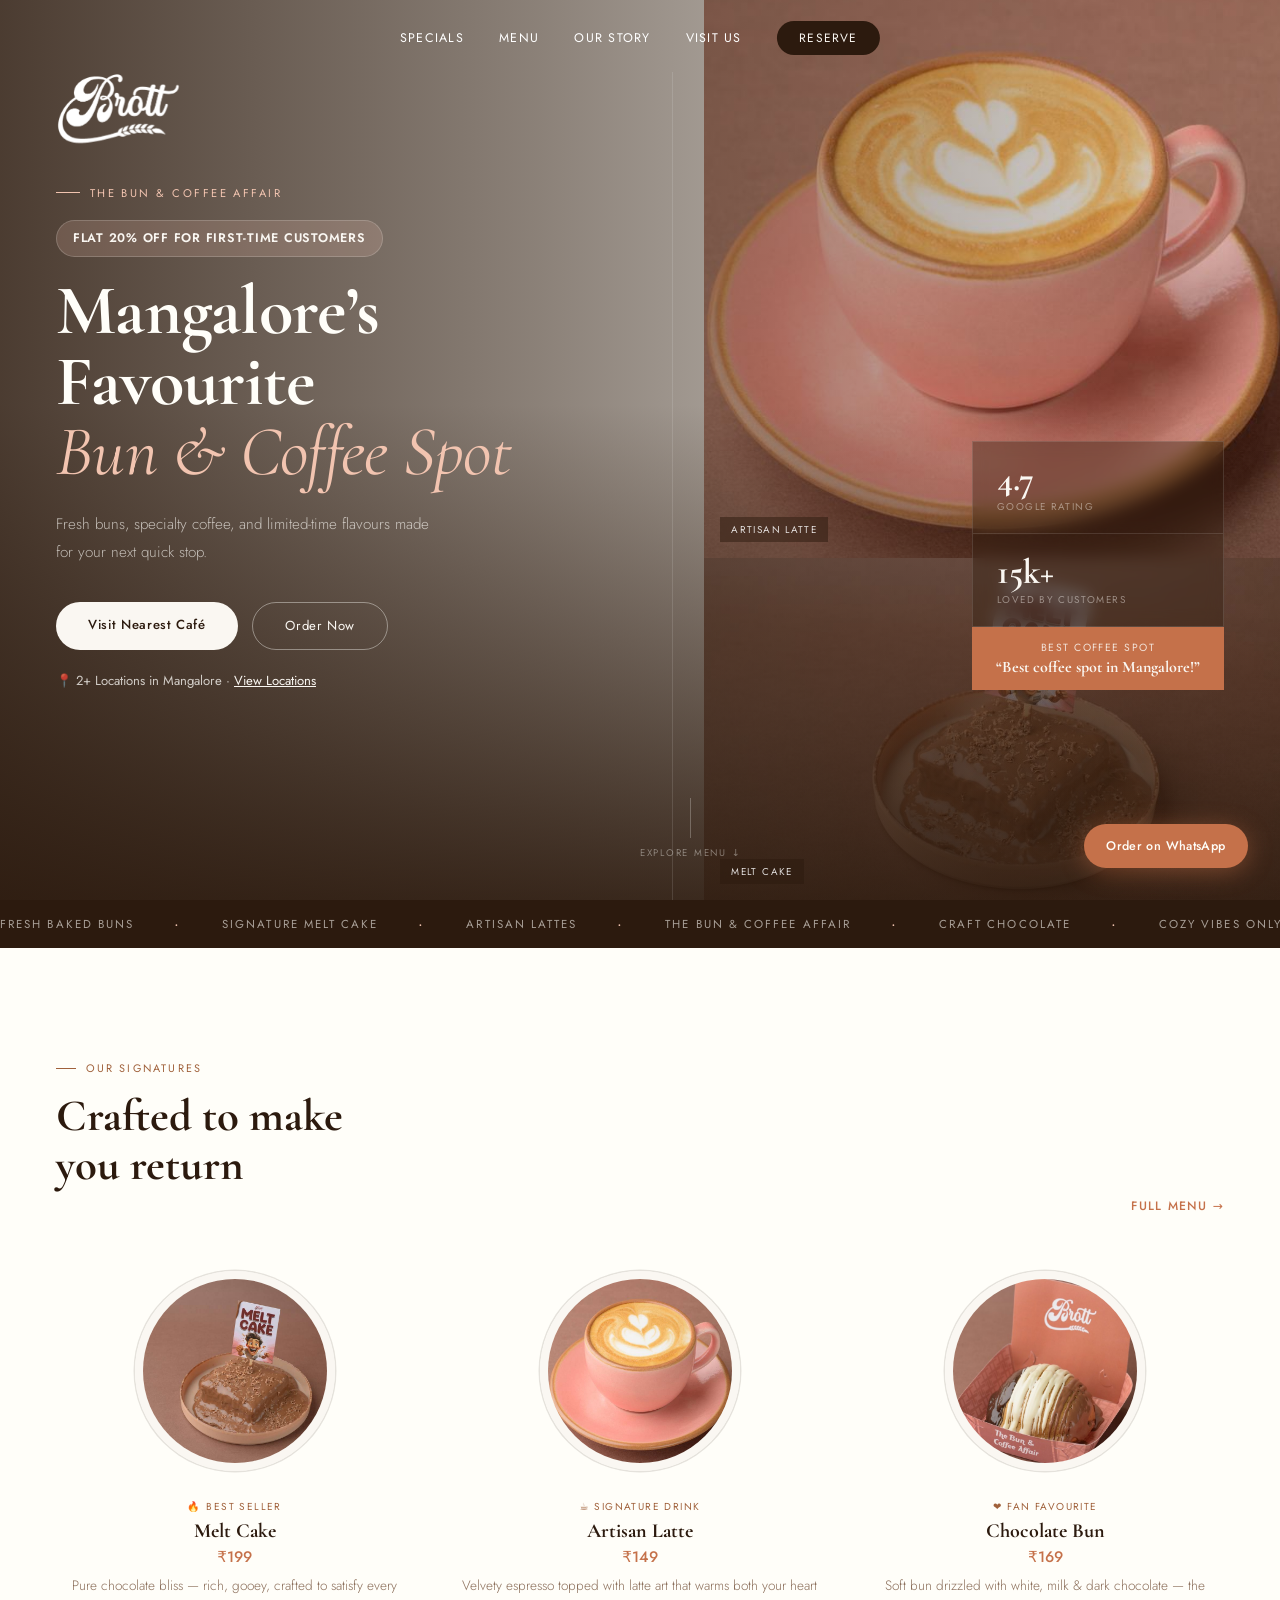
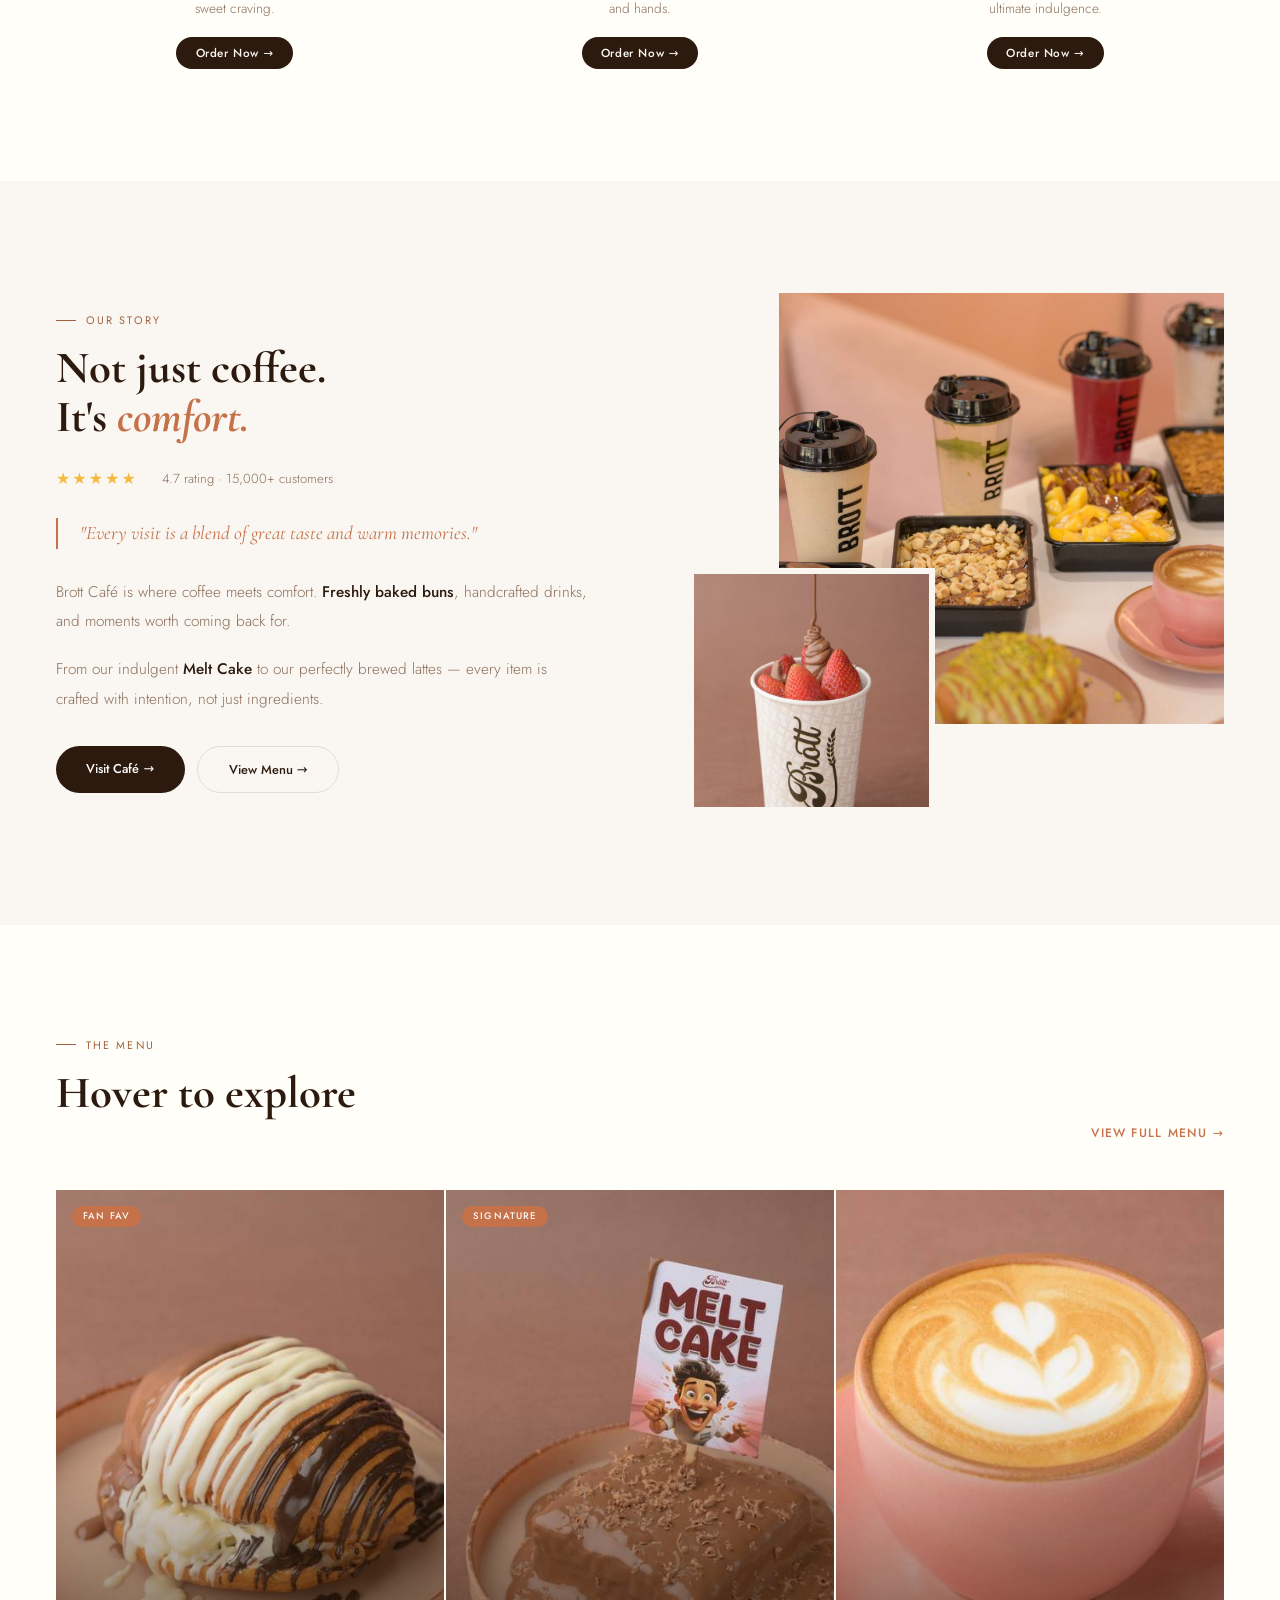
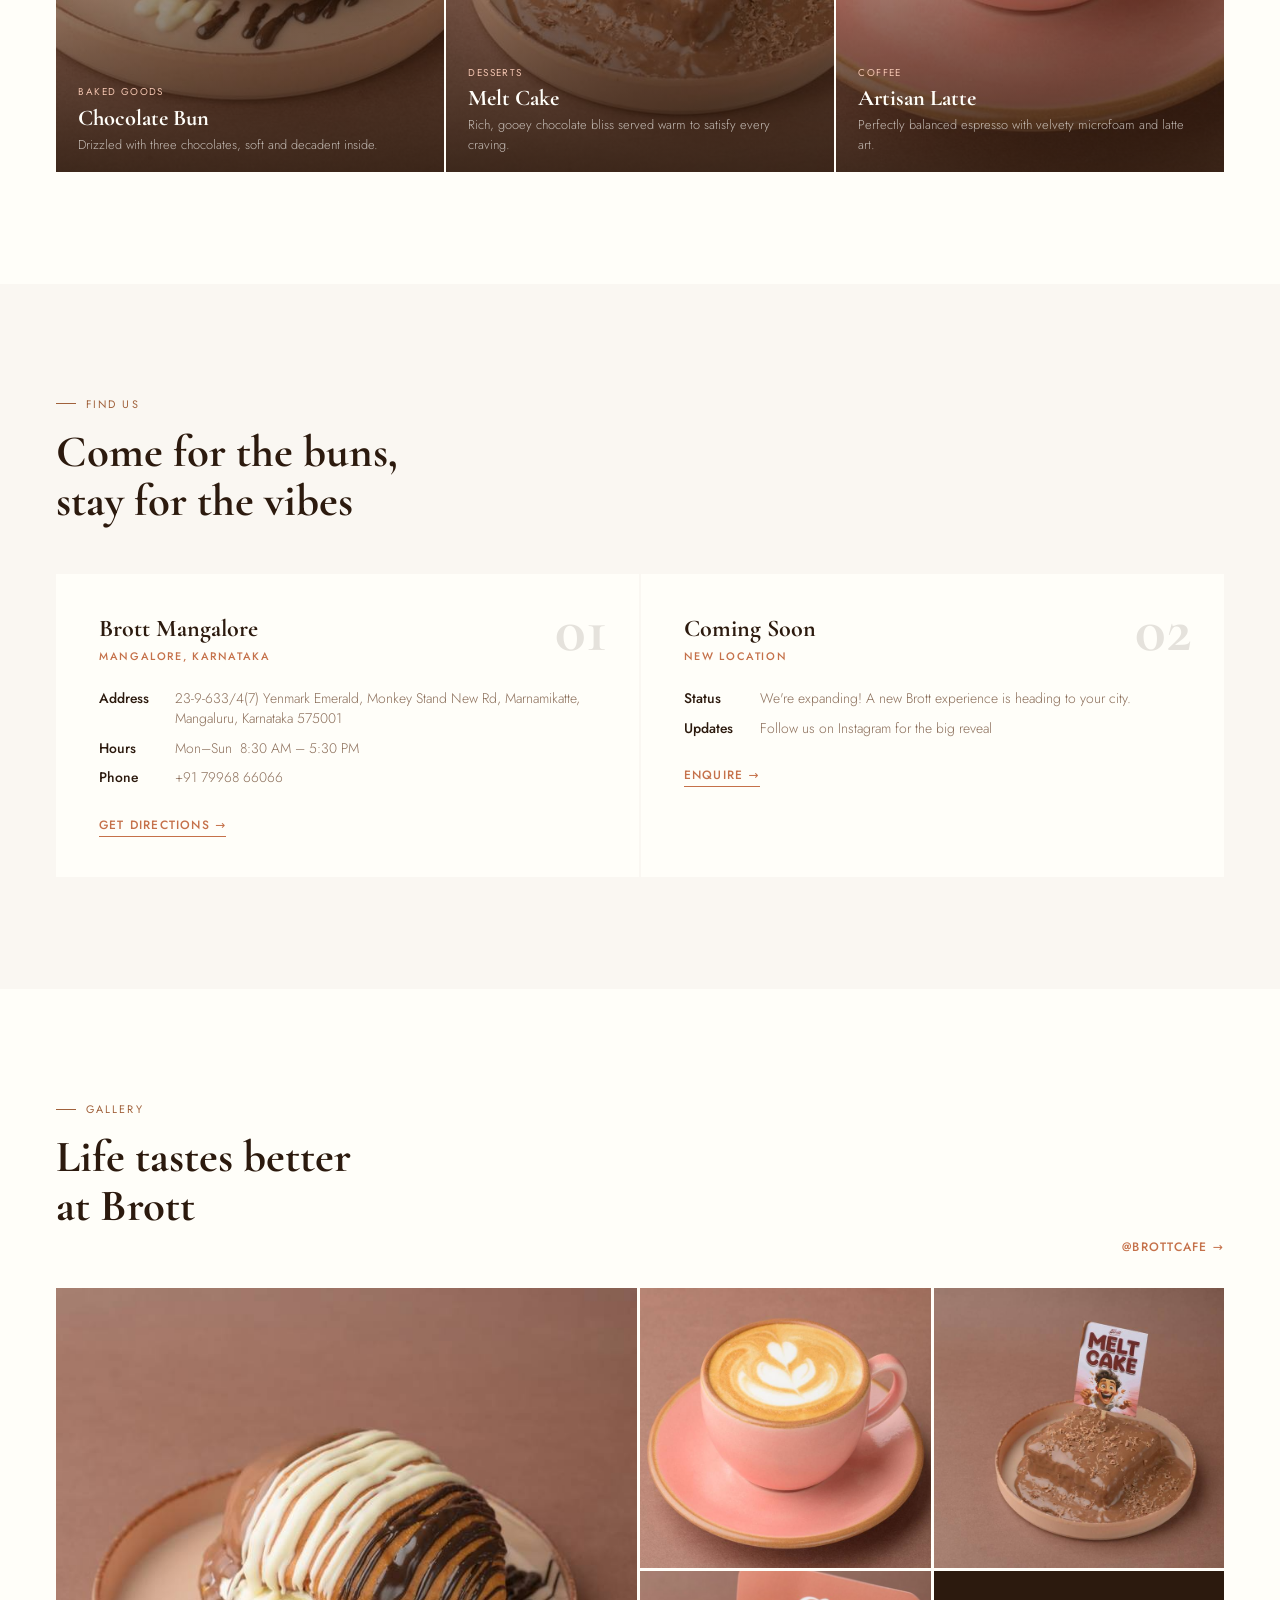
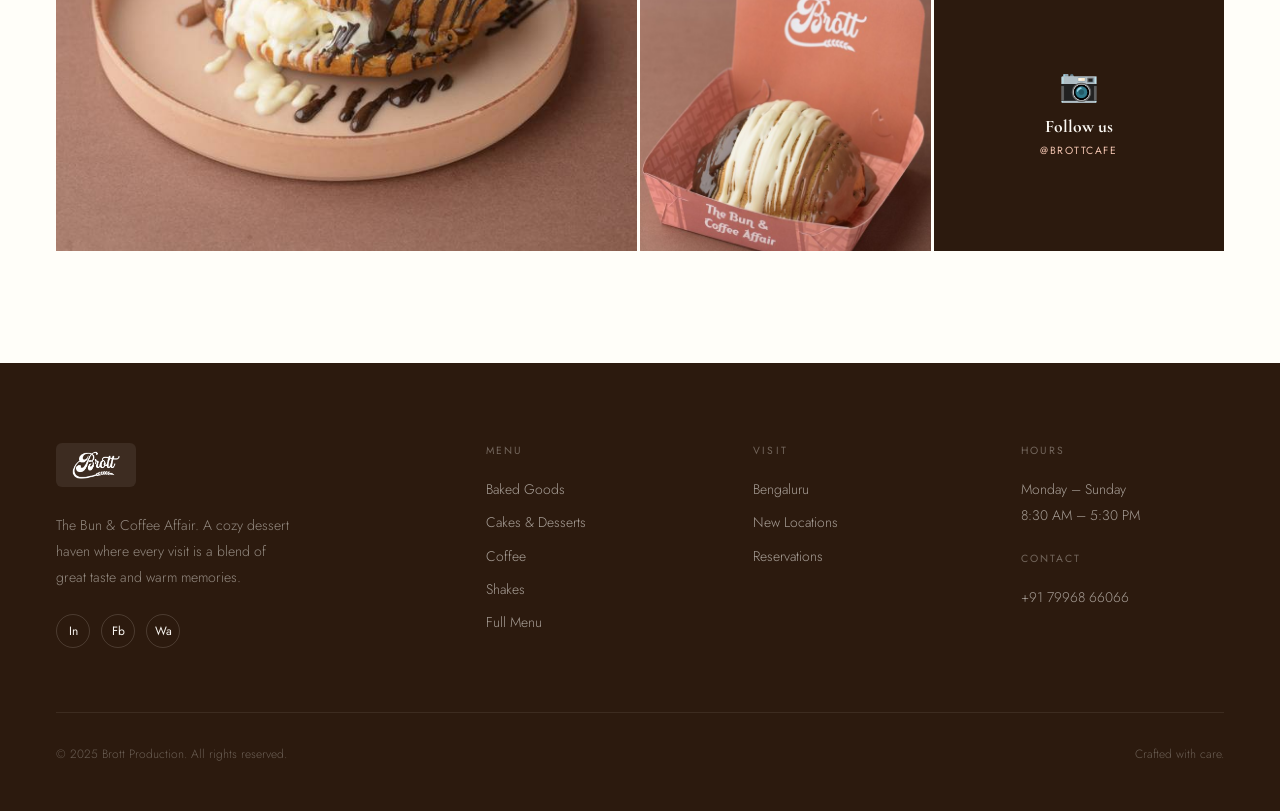
==== commit adfe1486: "Update index.html" ====
--- a/index.html
+++ b/index.html
@@ -6,787 +6,13 @@
 <title>Brott — The Bun & Coffee Affair</title>
 <link rel="icon" type="image/png" href="images/brott_logo_transparent.png">
 <link href="https://fonts.googleapis.com/css2?family=Cormorant+Garamond:ital,wght@0,400;0,600;0,700;1,400;1,700&family=Jost:wght@300;400;500&display=swap" rel="stylesheet">
-<style>
-/* ─── RESET + GLOBAL FOUNDATION ─────────────────────────── */
-
-*,
-*::before,
-*::after{
-  margin:0;
-  padding:0;
-  box-sizing:border-box;
-}
-
-/* VARIABLES (UNCHANGED) */
-:root{
-  --cream:#FAF7F2;
-  --warm:#FFFEF9;
-  --blush:#F2C4B0;
-  --terra:#C5714A;
-  --brown:#2C1A0E;
-  --midbrown:#6B3A1F;
-  --softbrown:#A0613B;
-  --muted:#8B6E5A;
-  --border:rgba(44,26,14,0.12);
-
-  --serif:'Cormorant Garamond', Georgia, serif;
-  --sans:'Jost', system-ui, sans-serif;
-}
-
-/* ROOT BEHAVIOR */
-html{
-  scroll-behavior:smooth;
-  -webkit-text-size-adjust:100%; /* prevents font zoom issues on mobile */
-}
-
-/* BODY BASE */
-body{
-  font-family:var(--sans);
-  background:var(--warm);
-  color:var(--brown);
-
-  /* CRITICAL: prevent horizontal scroll bugs */
-  overflow-x:hidden;
-
-  /* improves rendering */
-  -webkit-font-smoothing:antialiased;
-  text-rendering:optimizeLegibility;
-}
-
-/* MEDIA (PREVENT OVERFLOW ISSUES) */
-img,
-video,
-canvas{
-  max-width:100%;
-  height:auto;
-  display:block;
-}
-
-/* LINKS RESET */
-a{
-  color:inherit;
-  text-decoration:none;
-}
-
-/* LIST RESET */
-ul,ol{
-  list-style:none;
-}
-
-/* BUTTON RESET */
-button{
-  font-family:inherit;
-  background:none;
-  border:none;
-  cursor:pointer;
-}
-
-/* INPUT RESET */
-input,textarea,select{
-  font-family:inherit;
-  outline:none;
-}
-
-/* SECTION SAFETY (PREVENT SIDE OVERFLOW) */
-section{
-  width:100%;
-}
-
-/* OPTIONAL: CONTAINER SYSTEM (DOES NOT CHANGE DESIGN) */
-.container{
-  width:100%;
-  max-width:1200px;
-  margin:0 auto;
-}
-
-/* ─── NAVBAR (FIXED RESPONSIVE VERSION) ─────────────────── */
-
-nav{
-  position:fixed;
-  top:0;
-  left:0;
-  right:0;
-  z-index:200;
-
-  display:flex;
-  align-items:center;
-  justify-content:space-between;
-
-  /* FIXED: responsive padding */
-  padding:0 clamp(1rem, 4vw, 3rem);
-
-  height:72px;
-
-  background:rgba(255,254,249,0.96);
-  backdrop-filter:blur(16px);
-  border-bottom:1px solid var(--border);
-
-  transition:height 0.3s, box-shadow 0.3s;
-}
-
-nav.scrolled{
-  height:60px;
-  box-shadow:0 2px 24px rgba(44,26,14,0.06);
-}
-
-/* LOGO */
-.nav-logo-wrap{
-  display:flex;
-  align-items:center;
-  background:var(--brown);
-  padding:7px 18px;
-  border-radius:6px;
-  text-decoration:none;
-  transition:background 0.2s;
-  flex-shrink:0; /* prevents squeeze */
-}
-
-.nav-logo-wrap:hover{background:var(--terra)}
-
-.nav-logo-wrap img{
-  height:32px;
-  width:auto;
-  display:block;
-}
-
-/* TOGGLE */
-.nav-toggle{
-  display:none;
-  align-items:center;
-  justify-content:center;
-  width:42px;
-  height:42px;
-  border:none;
-  border-radius:12px;
-  background:rgba(255,254,249,0.94);
-  color:var(--brown);
-  cursor:pointer;
-  transition:transform 0.2s, background 0.2s;
-}
-
-.nav-toggle:hover{background:rgba(255,254,249,1)}
-
-.nav-toggle span{
-  display:block;
-  width:22px;
-  height:2px;
-  background:var(--brown);
-  border-radius:999px;
-  position:relative;
-}
-
-.nav-toggle span::before,
-.nav-toggle span::after{
-  content:'';
-  position:absolute;
-  width:22px;
-  height:2px;
-  background:var(--brown);
-  border-radius:999px;
-  left:0;
-  transition:transform 0.2s;
-}
-
-.nav-toggle span::before{top:-7px;}
-.nav-toggle span::after{top:7px;}
-
-.nav-toggle.open span{background:transparent;}
-.nav-toggle.open span::before{transform: translateY(7px) rotate(45deg);}
-.nav-toggle.open span::after{transform: translateY(-7px) rotate(-45deg);}
-
-/* LINKS (FIXED CENTER WITHOUT BREAKING MOBILE) */
-.nav-links{
-  display:flex;
-  gap:2.2rem;
-  align-items:center;
-  list-style:none;
-
-  position:absolute;
-  left:50%;
-  transform:translateX(-50%);
-
-  max-width:100%;
-}
-
-/* PREVENT OVERFLOW */
-.nav-links li{
-  white-space:nowrap;
-}
-
-.nav-links a{
-  font-size:0.78rem;
-  font-weight:400;
-  letter-spacing:0.1em;
-  text-transform:uppercase;
-  color:var(--midbrown);
-  text-decoration:none;
-  transition:color 0.2s;
-}
-
-.nav-links a:hover{color:var(--terra)}
-
-.nav-cta{
-  background:var(--brown);
-  color:var(--cream) !important;
-  padding:0.5rem 1.4rem;
-  border-radius:100px;
-  font-size:0.75rem !important;
-  letter-spacing:0.08em;
-  transition:background 0.2s,transform 0.15s !important;
-}
-
-.nav-cta:hover{
-  background:var(--terra) !important;
-  transform:translateY(-1px);
-}
-
-/* ─── MOBILE FIX (CRITICAL) ─────────────────────────────── */
-
-@media(max-width:900px){
-
-  .nav-toggle{
-    display:inline-flex;
-  }
-
-  /* REMOVE CENTER ABSOLUTE POSITION */
-  .nav-links{
-    position:fixed;
-    top:72px;
-    left:0;
-    right:0;
-    transform:none;
-
-    flex-direction:column;
-    align-items:flex-start;
-    gap:1rem;
-
-    padding:1.25rem 1.5rem;
-
-    background:rgba(255,254,249,0.98);
-    backdrop-filter:blur(16px);
-
-    border-bottom:1px solid rgba(44,26,14,0.08);
-
-    display:none;
-    max-height:calc(100vh - 72px);
-    overflow-y:auto;
-  }
-
-  .nav-links.open{
-    display:flex;
-  }
-
-  .nav-links li{
-    width:100%;
-  }
-
-  .nav-links a{
-    display:block;
-    width:100%;
-    padding:0.75rem 0;
-    color:var(--brown);
-  }
-
-  .nav-cta{
-    width:100%;
-    text-align:center;
-  }
-}
-
-/* ─── HERO ───────────────────────────────────────────────── */
-.hero{
-  height:100vh;min-height:680px;
-  position:relative;overflow:hidden;
-  display:flex;align-items:flex-end;
-}
-
-/* Full-bleed BG photo */
-.hero-bg{
-  position:absolute;inset:0;
-  display:grid;grid-template-columns:1.1fr 0.9fr;
-  gap:0;width:100%;height:100%;
-}
-.hero-bg-main{
-  position:relative;overflow:hidden;
-}
-.hero-bg-main img{
-  width:100%;height:100%;object-fit:cover;display:block;
-  transform:scale(1.05);
-  transition:transform 9s ease;
-}
-.hero:hover .hero-bg-main img{transform:scale(1)}
-
-.hero-bg-right{
-  display:flex;flex-direction:column;gap:0;
-}
-.hero-bg-right-top{
-  flex:1;overflow:hidden;position:relative;
-}
-.hero-bg-right-top img{
-  width:100%;height:100%;object-fit:cover;display:block;
-  transform:scale(1.04);transition:transform 9s 0.3s ease;
-}
-.hero:hover .hero-bg-right-top img{transform:scale(1)}
-.hero-bg-right-bot{
-  flex:0 0 38%;overflow:hidden;position:relative;
-}
-.hero-bg-right-bot img{
-  width:100%;height:100%;object-fit:cover;display:block;
-  transform:scale(1.04);transition:transform 9s 0.6s ease;
-}
-.hero:hover .hero-bg-right-bot img{transform:scale(1)}
-
-/* Gradient overlays */
-.hero-gradient{
-  position:absolute;inset:0;
-  background:
-    linear-gradient(to right, rgba(44,26,14,0.85) 0%, rgba(44,26,14,0.55) 42%, rgba(44,26,14,0.08) 100%),
-    linear-gradient(to top, rgba(44,26,14,0.88) 0%, transparent 55%);
-  z-index:1;
-}
-
-/* Vertical divider line on the right panel */
-.hero-vline{
-  position:absolute;top:72px;bottom:0;
-  left:52.5%;width:1px;
-  background:rgba(255,255,255,0.12);
-  z-index:2;
-}
-
-/* Content */
-.hero-content{
-  position:relative;z-index:3;
-  width:100%;
-  padding:0 3.5rem 4.5rem;
-  display:flex;align-items:flex-end;justify-content:space-between;
-  gap:2rem;
-}
-.hero-content-left{
-  max-width:520px;
-}
-.hero-logo{
-  margin-bottom:2rem;
-  opacity:0;animation:fadeUp 0.8s 0.2s forwards;
-}
-.hero-logo img{
-  height:72px;width:auto;
-}
-.hero-tag{
-  display:inline-flex;align-items:center;gap:0.6rem;
-  font-size:0.7rem;letter-spacing:0.22em;text-transform:uppercase;
-  color:var(--blush);font-weight:400;
-  margin-bottom:1.2rem;
-  opacity:0;animation:fadeUp 0.8s 0.35s forwards;
-}
-.hero-tag::before{content:'';display:block;width:24px;height:1px;background:var(--blush)}
-.hero-offer{
-  display:inline-flex;align-items:center;padding:0.55rem 1rem;border-radius:999px;
-  background:rgba(242,196,176,0.18);color:var(--cream);
-  font-size:0.78rem;font-weight:600;letter-spacing:0.06em;text-transform:uppercase;
-  margin-bottom:1.2rem;
-  border:1px solid rgba(255,255,255,0.18);
-}
-.hero-meta{
-  font-size:0.82rem;color:rgba(255,254,249,0.75);margin-top:1.3rem;
-}
-.hero-meta a{color:var(--cream);text-decoration:underline;transition:color 0.2s}
-.hero-meta a:hover{color:var(--blush)}
-.hero-h1{
-  font-family:var(--serif);
-  font-size:clamp(3.2rem,5.5vw,5.8rem);
-  line-height:1.0;
-  color:#FFFEF9;
-  font-weight:700;
-  letter-spacing:-0.01em;
-  margin-bottom:1.4rem;
-  opacity:0;animation:fadeUp 0.8s 0.45s forwards;
-}
-.hero-h1 em{
-  font-style:italic;color:var(--blush);
-  font-weight:400;
-}
-.hero-desc{
-  font-size:0.95rem;line-height:1.85;
-  color:rgba(255,254,249,0.65);
-  font-weight:300;max-width:380px;
-  margin-bottom:2.2rem;
-  opacity:0;animation:fadeUp 0.8s 0.55s forwards;
-}
-.hero-btns{
-  display:flex;gap:0.9rem;flex-wrap:wrap;
-  margin-bottom:1.3rem;
-  opacity:0;animation:fadeUp 0.8s 0.65s forwards;
-}
-.btn-light{
-  background:var(--cream);color:var(--brown);
-  padding:0.85rem 2rem;border-radius:100px;
-  font-size:0.82rem;font-weight:500;letter-spacing:0.05em;
-  text-decoration:none;transition:all 0.2s;border:none;cursor:pointer;
-}
-.btn-light:hover{background:white;transform:translateY(-2px)}
-.btn-ghost{
-  background:transparent;color:var(--cream);
-  padding:0.85rem 2rem;border-radius:100px;
-  font-size:0.82rem;font-weight:400;letter-spacing:0.05em;
-  text-decoration:none;border:1px solid rgba(255,254,249,0.4);
-  transition:all 0.2s;cursor:pointer;
-}
-.btn-ghost:hover{background:rgba(255,254,249,0.1);border-color:rgba(255,254,249,0.7)}
-
-/* Right stat cluster */
-.hero-content-right{
-  display:flex;flex-direction:column;gap:0;
-  opacity:0;animation:fadeUp 0.8s 0.75s forwards;
-  min-width:160px;
-}
-.hero-stat{
-  padding:1.2rem 1.5rem;
-  border:1px solid rgba(255,255,255,0.12);
-  background:rgba(44,26,14,0.35);
-  backdrop-filter:blur(8px);
-  transition:background 0.2s;
-}
-.hero-stat:hover{background:rgba(44,26,14,0.55)}
-.hero-stat + .hero-stat{border-top:none}
-.hero-stat-num{
-  font-family:var(--serif);font-size:2.2rem;font-weight:700;
-  color:var(--cream);line-height:1;display:block;
-}
-.hero-stat-lbl{
-  font-size:0.62rem;letter-spacing:0.14em;text-transform:uppercase;
-  color:rgba(250,247,242,0.45);margin-top:3px;display:block;
-}
-.hero-open-badge{
-  padding:0.8rem 1.5rem;
-  background:var(--terra);
-  text-align:center;
-}
-.hero-open-badge span{
-  font-size:0.65rem;letter-spacing:0.14em;text-transform:uppercase;
-  color:rgba(250,247,242,0.85);display:block;
-}
-.hero-open-badge strong{
-  font-family:var(--serif);font-size:1rem;color:var(--cream);
-  display:block;margin-top:2px;
-}
-
-/* Labels floating on right panels */
-.panel-label{
-  position:absolute;bottom:1rem;left:1rem;z-index:3;
-  font-size:0.62rem;letter-spacing:0.14em;text-transform:uppercase;
-  color:rgba(255,255,255,0.85);font-weight:400;
-  background:rgba(44,26,14,0.5);
-  backdrop-filter:blur(4px);
-  padding:0.3rem 0.7rem;
-}
-
-/* Scroll hint */
-.hero-scroll{
-  position:absolute;bottom:2.5rem;left:50%;transform:translateX(-50%);
-  z-index:3;display:flex;flex-direction:column;align-items:center;gap:0.5rem;
-  opacity:0;animation:fadeUp 1s 1.2s forwards;
-}
-.hero-scroll span{
-  font-size:0.6rem;letter-spacing:0.18em;text-transform:uppercase;
-  color:rgba(255,254,249,0.4);
-}
-.hero-scroll-line{
-  width:1px;height:40px;background:rgba(255,254,249,0.25);
-  animation:scrollPulse 2s infinite;
-}
-@keyframes scrollPulse{
-  0%{transform:scaleY(0);transform-origin:top}
-  50%{transform:scaleY(1);transform-origin:top}
-  51%{transform:scaleY(1);transform-origin:bottom}
-  100%{transform:scaleY(0);transform-origin:bottom}
-}
-@keyframes fadeUp{
-  from{opacity:0;transform:translateY(24px)}
-  to{opacity:1;transform:translateY(0)}
-}
-
-/* ─── MARQUEE ────────────────────────────────────────────── */
-.marquee{
-  background:var(--brown);padding:1rem 0;overflow:hidden;
-}
-.marquee-track{
-  display:flex;gap:2.5rem;width:max-content;
-  animation:marquee 24s linear infinite;
-}
-.marquee-track span{
-  font-size:0.72rem;letter-spacing:0.18em;text-transform:uppercase;
-  white-space:nowrap;color:rgba(250,247,242,0.6);
-}
-.marquee-track .dot{color:var(--blush);font-size:1rem;line-height:1}
-@keyframes marquee{from{transform:translateX(0)}to{transform:translateX(-50%)}}
-
-/* ─── SECTIONS SHARED ────────────────────────────────────── */
-section{padding:7rem 3.5rem}
-.eyebrow{
-  font-size:0.68rem;letter-spacing:0.2em;text-transform:uppercase;
-  color:var(--softbrown);font-weight:400;
-  display:flex;align-items:center;gap:0.6rem;margin-bottom:1rem;
-}
-.eyebrow::before{content:'';display:block;width:20px;height:1px;background:var(--softbrown)}
-.sec-title{
-  font-family:var(--serif);font-size:clamp(2rem,3.5vw,3.2rem);
-  line-height:1.1;font-weight:700;color:var(--brown);margin-bottom:1.5rem;
-}
-
-/* ─── SPECIALS ───────────────────────────────────────────── */
-.specials{background:var(--warm)}
-.specials-head{display:flex;justify-content:space-between;align-items:flex-end;margin-bottom:3.5rem}
-.specials-grid{display:grid;grid-template-columns:repeat(3,1fr);gap:3rem}
-.special-item{text-align:center}
-.special-circle{
-  position:relative;display:inline-block;
-  width:200px;height:200px;border-radius:50%;overflow:hidden;
-  border:8px solid var(--cream);box-shadow:0 0 0 1.5px var(--border);
-  margin-bottom:1.4rem;transition:box-shadow 0.3s,transform 0.3s;
-}
-.special-item:hover .special-circle{box-shadow:0 0 0 2.5px var(--terra);transform:translateY(-4px)}
-.special-circle img{width:100%;height:100%;object-fit:cover}
-.special-tag{font-size:0.63rem;letter-spacing:0.14em;text-transform:uppercase;color:var(--softbrown);margin-bottom:0.3rem}
-.special-name{font-family:var(--serif);font-size:1.25rem;font-weight:700;color:var(--brown);margin-bottom:0.2rem}
-.special-price{font-size:0.95rem;font-weight:500;color:var(--terra);margin-bottom:0.4rem}
-.special-desc{font-size:0.85rem;color:var(--muted);line-height:1.7;font-weight:300;margin-bottom:1rem}
-.order-btn{
-  display:inline-flex;align-items:center;gap:0.4rem;
-  background:var(--brown);color:var(--cream);
-  padding:0.5rem 1.2rem;border-radius:100px;
-  font-size:0.73rem;font-weight:500;letter-spacing:0.05em;
-  text-decoration:none;transition:background 0.2s,transform 0.15s;
-}
-.order-btn:hover{background:var(--terra);transform:translateY(-1px)}
-
-/* ─── ABOUT ──────────────────────────────────────────────── */
-.about{background:var(--cream);display:grid;grid-template-columns:1fr 1fr;gap:6rem;align-items:center}
-.about-text p{font-size:0.96rem;color:var(--muted);line-height:1.9;font-weight:300;margin-bottom:1.2rem}
-.about-text p strong{color:var(--brown);font-weight:500}
-.pullquote{
-  font-family:var(--serif);font-size:1.2rem;font-style:italic;
-  color:var(--terra);padding-left:1.4rem;border-left:2px solid var(--terra);
-  margin:1.8rem 0;line-height:1.6;
-}
-.about-trust{display:flex;align-items:center;gap:1.5rem;margin-top:0.5rem}
-.about-trust .stars{color:#F5B940;font-size:1rem;letter-spacing:2px}
-.about-trust span{font-size:0.82rem;color:var(--muted);font-weight:300}
-.about-stack{position:relative;height:520px}
-.about-main{position:absolute;top:0;right:0;width:83%;height:83%;object-fit:cover}
-.about-accent{position:absolute;bottom:0;left:0;width:46%;height:47%;object-fit:cover;border:6px solid var(--cream)}
-
-/* ─── MENU CARDS ─────────────────────────────────────────── */
-.menu-sec{background:var(--warm)}
-.menu-head{
-  display:flex;justify-content:space-between;align-items:flex-end;
-  margin-bottom:3rem;
-}
-.menu-grid{display:grid;grid-template-columns:repeat(3,1fr);gap:2px}
-.menu-card{position:relative;overflow:hidden;aspect-ratio:2/3;cursor:pointer}
-.menu-card img{
-  width:100%;height:100%;object-fit:cover;display:block;
-  transition:transform 0.55s ease;
-}
-.menu-card:hover img{transform:scale(1.06)}
-.menu-overlay{
-  position:absolute;inset:0;
-  background:linear-gradient(transparent 35%,rgba(44,26,14,0.85));
-}
-.menu-info{
-  position:absolute;bottom:0;left:0;right:0;padding:1.8rem 1.4rem;
-  transform:translateY(12px);transition:transform 0.35s;
-}
-.menu-card:hover .menu-info{transform:translateY(0)}
-.menu-tag{font-size:0.62rem;letter-spacing:0.14em;text-transform:uppercase;color:var(--blush);margin-bottom:0.3rem}
-.menu-name{font-family:var(--serif);font-size:1.4rem;font-weight:700;color:var(--warm);margin-bottom:0.25rem}
-.menu-desc{font-size:0.8rem;color:rgba(250,247,242,0.7);line-height:1.55;font-weight:300}
-.menu-chip{
-  position:absolute;top:1rem;left:1rem;
-  background:var(--terra);color:var(--cream);
-  font-size:0.6rem;letter-spacing:0.12em;text-transform:uppercase;
-  padding:0.22rem 0.7rem;border-radius:100px;font-weight:500;
-}
-.view-all{
-  font-size:0.76rem;letter-spacing:0.1em;text-transform:uppercase;
-  color:var(--terra);text-decoration:none;font-weight:500;
-  display:flex;align-items:center;gap:0.4rem;transition:gap 0.2s;
-}
-.view-all:hover{gap:0.9rem}
-
-/* ─── OFFER ──────────────────────────────────────────────── */
-.offer{
-  background:var(--brown);
-  display:flex;align-items:center;justify-content:space-between;
-  gap:3rem;padding:5rem 3.5rem;
-}
-.offer-text .eyebrow{color:var(--blush)}
-.offer-text .eyebrow::before{background:var(--blush)}
-.offer-text .sec-title{color:var(--cream);margin-bottom:0.8rem}
-.offer-text p{color:rgba(250,247,242,0.6);font-size:0.97rem;font-weight:300;max-width:400px}
-.offer-btns{margin-top:2.5rem;display:flex;gap:1rem}
-.offer-badge{
-  flex-shrink:0;width:160px;height:160px;border-radius:50%;
-  background:var(--terra);
-  display:flex;flex-direction:column;align-items:center;justify-content:center;
-  animation:spin 20s linear infinite;
-}
-.offer-badge-big{font-family:var(--serif);font-size:3.2rem;font-weight:700;color:var(--cream);line-height:1}
-.offer-badge-sm{font-size:0.65rem;letter-spacing:0.12em;text-transform:uppercase;color:rgba(250,247,242,0.75);margin-top:3px}
-@keyframes spin{from{transform:rotate(0deg)}to{transform:rotate(360deg)}}
-
-/* ─── LOCATION ───────────────────────────────────────────── */
-.location{background:var(--cream)}
-.location-grid{display:grid;grid-template-columns:1fr 1fr;gap:1.5px;margin-top:3rem}
-.loc-card{
-  background:var(--warm);padding:2.5rem;
-  border-left:3px solid transparent;
-  transition:border-color 0.25s,transform 0.25s;
-  position:relative;
-}
-.loc-card:hover{border-left-color:var(--terra);transform:translateX(3px)}
-.loc-num{
-  font-family:var(--serif);font-size:4rem;font-weight:700;
-  color:var(--border);position:absolute;top:1.5rem;right:2rem;line-height:1;
-}
-.loc-name{font-family:var(--serif);font-size:1.5rem;font-weight:700;color:var(--brown);margin-bottom:0.3rem}
-.loc-city{font-size:0.68rem;letter-spacing:0.15em;text-transform:uppercase;color:var(--terra);margin-bottom:1.5rem;font-weight:500}
-.loc-row{display:flex;gap:0.7rem;font-size:0.87rem;color:var(--muted);margin-bottom:0.6rem;font-weight:300}
-.loc-row strong{color:var(--brown);font-weight:500;min-width:65px}
-.dir-btn{
-  display:inline-flex;align-items:center;gap:0.4rem;
-  margin-top:1.2rem;font-size:0.75rem;letter-spacing:0.1em;text-transform:uppercase;
-  color:var(--terra);text-decoration:none;font-weight:500;
-  border-bottom:1px solid currentColor;padding-bottom:2px;
-  transition:opacity 0.2s;
-}
-.dir-btn:hover{opacity:0.65}
-
-/* ─── GALLERY ────────────────────────────────────────────── */
-.gallery{background:var(--warm)}
-.gallery-head{display:flex;justify-content:space-between;align-items:flex-end;margin-bottom:2rem}
-.gallery-grid{
-  display:grid;
-  grid-template-columns:2fr 1fr 1fr;
-  grid-template-rows:280px 280px;
-  gap:3px;
-}
-.g-item{overflow:hidden;position:relative}
-.g-item.tall{grid-row:1/3}
-.g-item img{width:100%;height:100%;object-fit:cover;display:block;transition:transform 0.55s}
-.g-item:hover img{transform:scale(1.06)}
-.g-hover{
-  position:absolute;inset:0;background:rgba(44,26,14,0.4);
-  opacity:0;transition:opacity 0.3s;
-  display:flex;align-items:center;justify-content:center;
-}
-.g-item:hover .g-hover{opacity:1}
-.g-hover span{
-  font-size:0.68rem;letter-spacing:0.14em;text-transform:uppercase;
-  color:var(--cream);font-weight:400;
-}
-.g-item.ig-cta{
-  background:var(--brown);cursor:pointer;
-  display:flex;align-items:center;justify-content:center;
-}
-.ig-inner{text-align:center}
-.ig-inner .ig-icon{font-size:2rem;margin-bottom:0.5rem}
-.ig-inner strong{font-family:var(--serif);font-size:1.1rem;color:var(--cream);display:block}
-.ig-inner span{font-size:0.65rem;letter-spacing:0.14em;text-transform:uppercase;color:var(--blush)}
-
-/* ─── FOOTER ─────────────────────────────────────────────── */
-footer{background:var(--brown);padding:5rem 3.5rem 3rem}
-.footer-grid{display:grid;grid-template-columns:1.8fr 1fr 1fr 1fr;gap:4rem;margin-bottom:4rem}
-.footer-brand-logo{
-  background:rgba(255,255,255,0.08);
-  display:inline-block;padding:8px 16px;border-radius:6px;
-  margin-bottom:1.2rem;
-}
-.footer-brand-logo img{height:28px;width:auto}
-.footer-brand p{font-size:0.88rem;color:rgba(250,247,242,0.5);font-weight:300;line-height:1.85;max-width:240px}
-.footer-socials{display:flex;gap:0.7rem;margin-top:1.5rem}
-.footer-socials a{
-  width:34px;height:34px;border-radius:50%;
-  border:1px solid rgba(250,247,242,0.15);
-  display:flex;align-items:center;justify-content:center;
-  color:var(--cream);text-decoration:none;font-size:0.75rem;
-  transition:border-color 0.2s,background 0.2s;
-}
-.footer-socials a:hover{border-color:var(--blush);background:rgba(242,196,176,0.1)}
-.footer-col h4{
-  font-size:0.65rem;letter-spacing:0.2em;text-transform:uppercase;
-  color:rgba(250,247,242,0.35);font-weight:400;margin-bottom:1.2rem;
-}
-.footer-col ul{list-style:none}
-.footer-col ul li{margin-bottom:0.65rem}
-.footer-col ul li a{
-  color:rgba(250,247,242,0.6);text-decoration:none;
-  font-size:0.87rem;font-weight:300;transition:color 0.2s;
-}
-.footer-col ul li a:hover{color:var(--cream)}
-.footer-col p{font-size:0.87rem;color:rgba(250,247,242,0.6);font-weight:300;line-height:1.85}
-.footer-bottom{
-  border-top:1px solid rgba(250,247,242,0.08);
-  padding-top:2rem;display:flex;justify-content:space-between;
-}
-.footer-bottom p{font-size:0.75rem;color:rgba(250,247,242,0.3);font-weight:300}
-
-/* ─── STICKY CTA ─────────────────────────────────────────── */
-.sticky{
-  position:fixed;bottom:2rem;right:2rem;z-index:199;
-  background:var(--terra);color:var(--warm);
-  padding:0.8rem 1.4rem;border-radius:100px;
-  font-size:0.78rem;font-weight:500;text-decoration:none;
-  display:flex;align-items:center;gap:0.5rem;
-  box-shadow:0 4px 24px rgba(197,113,74,0.45);
-  transition:transform 0.2s,box-shadow 0.2s;
-  letter-spacing:0.03em;
-}
-.sticky:hover{transform:translateY(-3px);box-shadow:0 8px 32px rgba(197,113,74,0.55)}
-
-/* ─── FADE UP ────────────────────────────────────────────── */
-.fu{opacity:0;transform:translateY(26px);transition:opacity 0.7s ease,transform 0.7s ease}
-.fu.vis{opacity:1;transform:translateY(0)}
-
-/* ─── RESPONSIVE ─────────────────────────────────────────── */
-@media(max-width:900px){
-  nav{padding:0 1.5rem}
-  .nav-toggle{display:inline-flex}
-  .nav-links{display:none;position:fixed;top:72px;left:0;right:0;z-index:190;
-    flex-direction:column;align-items:flex-start;gap:1rem;
-    padding:1.25rem 1.5rem;background:rgba(255,254,249,0.98);
-    backdrop-filter:blur(16px);border-bottom:1px solid rgba(44,26,14,0.08);
-    max-height:calc(100vh - 72px);overflow-y:auto;
-    transform:none;
-  }
-  .nav-links.open{display:flex}
-  .nav-links li{width:100%}
-  .nav-links a{display:block;width:100%;padding:0.75rem 0;color:var(--brown);}
-  .nav-cta{width:100%;text-align:center;}
-  .hero-bg{grid-template-columns:1fr}
-  .hero-bg-right{display:none}
-  .hero-content{flex-direction:column;align-items:flex-start;padding:0 1.5rem 3rem}
-  .hero-content-right{flex-direction:row;width:100%}
-  .hero-h1{font-size:clamp(2.4rem,8vw,4rem);}
-  .hero-desc{max-width:100%}
-  section{padding:4rem 1.5rem}
-  .about{grid-template-columns:1fr}
-  .about-stack{height:300px}
-  .specials-grid,.menu-grid{grid-template-columns:1fr 1fr}
-  .gallery-grid{grid-template-columns:1fr 1fr;grid-template-rows:auto}
-  .g-item.tall{grid-row:auto}
-  .offer{flex-direction:column}
-  .location-grid{grid-template-columns:1fr}
-  .footer-grid{grid-template-columns:1fr 1fr}
-  .footer-bottom{flex-direction:column;gap:0.5rem}
-}
-</style>
+<link rel="stylesheet" href="styles.css">
 </head>
 <body>
 
 <!-- NAVBAR -->
 <nav id="nav">
-  <a class="nav-logo-wrap" href="#" aria-label="Brott Home">
-    <img src="images/brott_logo_transparent.png" alt="">  </a>
+  
   <button class="nav-toggle" type="button" aria-label="Toggle navigation" aria-expanded="false" aria-controls="nav-menu">
     <span></span>
   </button>
@@ -804,11 +30,11 @@
   <!-- Background mosaic -->
   <div class="hero-bg" aria-hidden="true">
     <div class="hero-bg-main">
-      <img src="[data-uri]" alt="">
+      <img src="images/chocolate-bun.jpg" alt="chocolate-bun" class="hero-bg-main-img">
     </div>
     <div class="hero-bg-right">
       <div class="hero-bg-right-top">
-        <img src="[data-uri]" alt="">
+        <img src="images/Latte.jpg" alt="">
         <div class="panel-label">Artisan Latte</div>
       </div>
       <div class="hero-bg-right-bot">
@@ -826,7 +52,7 @@
   <div class="hero-content">
     <div class="hero-content-left">
       <div class="hero-logo">
-        <img src="images/brott_logo_transparent.png" alt="">
+        <img src="images/brott_logo_transparent.png" alt="Brott Logo">
       </div>
       <div class="hero-tag">The Bun &amp; Coffee Affair</div>
       <div class="hero-offer">Flat 20% off for first-time customers</div>
@@ -1115,51 +341,7 @@
 
 <!-- STICKY CTA -->
 <a class="sticky" href="https://wa.me/919796866066?text=Hey%2C+I+want+today%27s+offer">Order on WhatsApp</a>
-
-<script>
-  // Scroll animations
-  const fus = document.querySelectorAll('.fu');
-  const obs = new IntersectionObserver((entries) => {
-    entries.forEach((e,i) => {
-      if(e.isIntersecting){
-        setTimeout(() => e.target.classList.add('vis'), i * 90);
-        obs.unobserve(e.target);
-      }
-    });
-  }, {threshold: 0.08});
-  fus.forEach(el => obs.observe(el));
-
-  // Nav scroll shrink
-  window.addEventListener('scroll', () => {
-    document.getElementById('nav').classList.toggle('scrolled', window.scrollY > 60);
-  });
-
-  // Mobile hamburger toggle
-  const navToggle = document.querySelector('.nav-toggle');
-  const navLinks = document.querySelector('.nav-links');
-  if (navToggle && navLinks) {
-    navToggle.addEventListener('click', () => {
-      const expanded = navToggle.getAttribute('aria-expanded') === 'true';
-      navToggle.setAttribute('aria-expanded', String(!expanded));
-      navLinks.classList.toggle('open');
-      navToggle.classList.toggle('open');
-    });
-    navLinks.querySelectorAll('a').forEach(link => {
-      link.addEventListener('click', () => {
-        navLinks.classList.remove('open');
-        navToggle.classList.remove('open');
-        navToggle.setAttribute('aria-expanded', 'false');
-      });
-    });
-    window.addEventListener('resize', () => {
-      if (window.innerWidth > 900 && navLinks.classList.contains('open')) {
-        navLinks.classList.remove('open');
-        navToggle.classList.remove('open');
-        navToggle.setAttribute('aria-expanded', 'false');
-      }
-    });
-  }
-</script>
+<script src="script.js"></script>
 </body>
 </html>
 
--- a/styles.css
+++ b/styles.css
@@ -0,0 +1,950 @@
+/* ─── RESET + GLOBAL FOUNDATION ─────────────────────────── */
+ 
+*,
+*::before,
+*::after{
+  margin:0;
+  padding:0;
+  box-sizing:border-box;
+}
+ 
+/* VARIABLES (UNCHANGED) */
+:root{
+  --cream:#FAF7F2;
+  --warm:#FFFEF9;
+  --blush:#F2C4B0;
+  --terra:#C5714A;
+  --brown:#2C1A0E;
+  --midbrown:#6B3A1F;
+  --softbrown:#A0613B;
+  --muted:#8B6E5A;
+  --border:rgba(44,26,14,0.12);
+ 
+  --serif:'Cormorant Garamond', Georgia, serif;
+  --sans:'Jost', system-ui, sans-serif;
+}
+ 
+/* ROOT BEHAVIOR */
+html{
+  scroll-behavior:smooth;
+  -webkit-text-size-adjust:100%; /* prevents font zoom issues on mobile */
+  overflow-x:hidden; /* ADDED: prevent horizontal scroll */
+}
+ 
+/* BODY BASE */
+body{
+  font-family:var(--sans);
+  background:var(--warm);
+  color:var(--brown);
+ 
+  /* CRITICAL: prevent horizontal scroll bugs */
+  overflow-x:hidden;
+  width:100%; /* ADDED */
+ 
+  /* improves rendering */
+  -webkit-font-smoothing:antialiased;
+  text-rendering:optimizeLegibility;
+}
+ 
+/* MEDIA (PREVENT OVERFLOW ISSUES) */
+img,
+video,
+canvas{
+  max-width:100%;
+  height:auto;
+  display:block;
+}
+ 
+/* LINKS RESET */
+a{
+  color:inherit;
+  text-decoration:none;
+}
+ 
+/* LIST RESET */
+ul,ol{
+  list-style:none;
+}
+ 
+/* BUTTON RESET */
+button{
+  font-family:inherit;
+  background:none;
+  border:none;
+  cursor:pointer;
+}
+ 
+/* INPUT RESET */
+input,textarea,select{
+  font-family:inherit;
+  outline:none;
+}
+ 
+/* SECTION SAFETY (PREVENT SIDE OVERFLOW) */
+section{
+  width:100%;
+  overflow-x:hidden; /* ADDED */
+}
+ 
+/* OPTIONAL: CONTAINER SYSTEM (DOES NOT CHANGE DESIGN) */
+.container{
+  width:100%;
+  max-width:1200px;
+  margin:0 auto;
+}
+ 
+/* ─── NAVBAR (FIXED RESPONSIVE VERSION) ─────────────────── */
+ 
+nav{
+  position:fixed;
+  top:0;
+  left:0;
+  right:0;
+  z-index:200;
+ 
+  display:flex;
+  align-items:center;
+  justify-content:space-between;
+ 
+  /* FIXED: responsive padding */
+  padding:0 clamp(1rem, 4vw, 3rem);
+ 
+  height:72px;
+ 
+  background:transparent;
+  border-bottom:none;
+  backdrop-filter:none;
+ 
+  transition:height 0.3s, box-shadow 0.3s;
+}
+ 
+nav.scrolled{
+  height:60px;
+  box-shadow:0 2px 24px rgba(44,26,14,0.06);
+}
+
+@media(max-width:900px){
+  nav{
+    background:transparent;
+    border-bottom:none;
+    backdrop-filter:none;
+  }
+}
+@media(max-width:900px){
+  .nav-toggle{
+    display:inline-flex;
+    margin-left:auto;
+  }
+}
+ 
+/* LOGO */
+.nav-logo-wrap{
+  display:flex;
+  align-items:center;
+  background:var(--brown);
+  padding:7px 18px;
+  border-radius:6px;
+  text-decoration:none;
+  transition:background 0.2s;
+  flex-shrink:0; /* prevents squeeze */
+}
+ 
+.nav-logo-wrap:hover{background:var(--terra)}
+ 
+.nav-logo-wrap img{
+  height:32px;
+  width:auto;
+  display:block;
+}
+ 
+/* TOGGLE */
+.nav-toggle{
+  display:none;
+  align-items:center;
+  justify-content:center;
+  width:42px;
+  height:42px;
+  border:none;
+  border-radius:12px;
+  background:rgba(255,254,249,0.94);
+  color:var(--brown);
+  cursor:pointer;
+  transition:transform 0.2s, background 0.2s;
+}
+ 
+.nav-toggle:hover{background:rgba(255,254,249,1)}
+ 
+.nav-toggle span{
+  display:block;
+  width:22px;
+  height:2px;
+  background:var(--brown);
+  border-radius:999px;
+  position:relative;
+}
+ 
+.nav-toggle span::before,
+.nav-toggle span::after{
+  content:'';
+  position:absolute;
+  width:22px;
+  height:2px;
+  background:var(--brown);
+  border-radius:999px;
+  left:0;
+  transition:transform 0.2s;
+}
+ 
+.nav-toggle span::before{top:-7px;}
+.nav-toggle span::after{top:7px;}
+ 
+.nav-toggle.open span{background:transparent;}
+.nav-toggle.open span::before{transform: translateY(7px) rotate(45deg);}
+.nav-toggle.open span::after{transform: translateY(-7px) rotate(-45deg);}
+ 
+/* LINKS (FIXED CENTER WITHOUT BREAKING MOBILE) */
+.nav-links{
+  display:flex;
+  gap:2.2rem;
+  align-items:center;
+  list-style:none;
+ 
+  position:absolute;
+  left:50%;
+  transform:translateX(-50%);
+ 
+  max-width:100%;
+}
+ 
+/* PREVENT OVERFLOW */
+.nav-links li{
+  white-space:nowrap;
+}
+ 
+.nav-links a{
+  font-size:0.78rem;
+  font-weight:400;
+  letter-spacing:0.1em;
+  text-transform:uppercase;
+  color:white;
+  text-decoration:none;
+  transition:color 0.2s;
+}
+ 
+.nav-links a:hover{color:var(--terra)}
+ 
+.nav-cta{
+  background:var(--brown);
+  color:var(--cream) !important;
+  padding:0.5rem 1.4rem;
+  border-radius:100px;
+  font-size:0.75rem !important;
+  letter-spacing:0.08em;
+  transition:background 0.2s,transform 0.15s !important;
+}
+ 
+.nav-cta:hover{
+  background:var(--terra) !important;
+  transform:translateY(-1px);
+}
+ 
+/* ─── MOBILE FIX (CRITICAL) ─────────────────────────────── */
+ 
+@media(max-width:900px){
+ 
+  .nav-toggle{
+    display:inline-flex;
+  }
+ 
+  /* REMOVE CENTER ABSOLUTE POSITION */
+  .nav-links{
+    position:fixed;
+    top:72px;
+    left:0;
+    right:0;
+    transform:none;
+ 
+    flex-direction:column;
+    align-items:flex-start;
+    gap:1rem;
+ 
+    padding:1.25rem 1.5rem;
+ 
+    background:rgba(255,254,249,0.98);
+    backdrop-filter:blur(16px);
+ 
+    border-bottom:1px solid rgba(44,26,14,0.08);
+ 
+    display:none;
+    max-height:calc(100vh - 72px);
+    overflow-y:auto;
+  }
+ 
+  .nav-links.open{
+    display:flex;
+  }
+ 
+  .nav-links li{
+    width:100%;
+  }
+ 
+  .nav-links a{
+    display:block;
+    width:100%;
+    padding:0.75rem 0;
+    color:var(--brown);
+  }
+ 
+  .nav-cta{
+    width:100%;
+    text-align:center;
+  }
+}
+ 
+/* ─── HERO ───────────────────────────────────────────────── */
+.hero{
+  height:100vh;min-height:680px;
+  position:relative;overflow:hidden;
+  display:flex;align-items:flex-end;
+}
+ 
+/* Full-bleed BG photo */
+.hero-bg{
+  position:absolute;inset:0;
+  display:grid;grid-template-columns:1.1fr 0.9fr;
+  gap:0;width:100%;height:100%;
+}
+.hero-bg-main{
+  position:relative;overflow:hidden;
+}
+.hero-bg-main img{
+  width:100%;height:100%;object-fit:cover;display:block;
+  transform:scale(1.05);
+  transition:transform 9s ease;
+}
+.hero:hover .hero-bg-main img{transform:scale(1)}
+ 
+.hero-bg-right{
+  display:flex;flex-direction:column;gap:0;
+}
+.hero-bg-right-top{
+  flex:1;overflow:hidden;position:relative;
+}
+.hero-bg-right-top img{
+  width:100%;height:100%;object-fit:cover;display:block;
+  transform:scale(1.04);transition:transform 9s 0.3s ease;
+}
+.hero:hover .hero-bg-right-top img{transform:scale(1)}
+.hero-bg-right-bot{
+  flex:0 0 38%;overflow:hidden;position:relative;
+}
+.hero-bg-right-bot img{
+  width:100%;height:100%;object-fit:cover;display:block;
+  transform:scale(1.04);transition:transform 9s 0.6s ease;
+}
+.hero:hover .hero-bg-right-bot img{transform:scale(1)}
+
+.hero{
+    padding-top:72px; /* fixes navbar overlap */
+    align-items:flex-start;
+  }
+
+ 
+/* Gradient overlays */
+.hero-gradient{
+  position:absolute;inset:0;
+  background:
+    linear-gradient(to right, rgba(44,26,14,0.85) 0%, rgba(44,26,14,0.55) 42%, rgba(44,26,14,0.08) 100%),
+    linear-gradient(to top, rgba(44,26,14,0.88) 0%, transparent 55%);
+  z-index:1;
+}
+ 
+/* Vertical divider line on the right panel */
+.hero-vline{
+  position:absolute;top:72px;bottom:0;
+  left:52.5%;width:1px;
+  background:rgba(255,255,255,0.12);
+  z-index:2;
+}
+ 
+/* Content */
+.hero-content{
+  position:relative;z-index:10;
+  width:100%;
+  padding:0 3.5rem 4.5rem;
+  display:flex;align-items:flex-end;justify-content:space-between;
+  gap:2rem;
+}
+.hero-content-left{
+  max-width:520px;
+}
+.hero-logo{
+  margin-bottom:2rem;
+  opacity:0;animation:fadeUp 0.8s 0.2s forwards;
+}
+.hero-logo img{
+  height:72px;width:auto;
+}
+.hero-tag{
+  display:inline-flex;align-items:center;gap:0.6rem;
+  font-size:0.7rem;letter-spacing:0.22em;text-transform:uppercase;
+  color:var(--blush);font-weight:400;
+  margin-bottom:1.2rem;
+  opacity:0;animation:fadeUp 0.8s 0.35s forwards;
+}
+.hero-tag::before{content:'';display:block;width:24px;height:1px;background:var(--blush)}
+.hero-offer{
+  display:inline-flex;align-items:center;padding:0.55rem 1rem;border-radius:999px;
+  background:rgba(242,196,176,0.18);color:var(--cream);
+  font-size:0.78rem;font-weight:600;letter-spacing:0.06em;text-transform:uppercase;
+  margin-bottom:1.2rem;
+  border:1px solid rgba(255,255,255,0.18);
+}
+.hero-meta{
+  font-size:0.82rem;color:rgba(255,254,249,0.75);margin-top:1.3rem;
+}
+.hero-meta a{color:var(--cream);text-decoration:underline;transition:color 0.2s}
+.hero-meta a:hover{color:var(--blush)}
+.hero-h1{
+  font-family:var(--serif);
+  font-size:clamp(3.2rem,5.5vw,5.8rem);
+  line-height:1.0;
+  color:#FFFEF9;
+  font-weight:700;
+  letter-spacing:-0.01em;
+  margin-bottom:1.4rem;
+  opacity:0;animation:fadeUp 0.8s 0.45s forwards;
+}
+.hero-h1 em{
+  font-style:italic;color:var(--blush);
+  font-weight:400;
+}
+.hero-desc{
+  font-size:0.95rem;line-height:1.85;
+  color:rgba(255,254,249,0.65);
+  font-weight:300;max-width:380px;
+  margin-bottom:2.2rem;
+  opacity:0;animation:fadeUp 0.8s 0.55s forwards;
+}
+.hero-btns{
+  display:flex;gap:0.9rem;flex-wrap:wrap;
+  margin-bottom:1.3rem;
+  opacity:0;animation:fadeUp 0.8s 0.65s forwards;
+}
+.btn-light{
+  background:var(--cream);color:var(--brown);
+  padding:0.85rem 2rem;border-radius:100px;
+  font-size:0.82rem;font-weight:500;letter-spacing:0.05em;
+  text-decoration:none;transition:all 0.2s;border:none;cursor:pointer;
+}
+.btn-light:hover{background:white;transform:translateY(-2px)}
+.btn-ghost{
+  background:transparent;color:var(--cream);
+  padding:0.85rem 2rem;border-radius:100px;
+  font-size:0.82rem;font-weight:400;letter-spacing:0.05em;
+  text-decoration:none;border:1px solid rgba(255,254,249,0.4);
+  transition:all 0.2s;cursor:pointer;
+}
+.btn-ghost:hover{background:rgba(255,254,249,0.1);border-color:rgba(255,254,249,0.7)}
+ 
+/* Right stat cluster */
+.hero-content-right{
+  display:flex;flex-direction:column;gap:0;
+  opacity:0;animation:fadeUp 0.8s 0.75s forwards;
+  min-width:160px;
+}
+.hero-stat{
+  padding:1.2rem 1.5rem;
+  border:1px solid rgba(255,255,255,0.12);
+  background:rgba(44,26,14,0.35);
+  backdrop-filter:blur(8px);
+  transition:background 0.2s;
+}
+.hero-stat:hover{background:rgba(44,26,14,0.55)}
+.hero-stat + .hero-stat{border-top:none}
+.hero-stat-num{
+  font-family:var(--serif);font-size:2.2rem;font-weight:700;
+  color:var(--cream);line-height:1;display:block;
+}
+.hero-stat-lbl{
+  font-size:0.62rem;letter-spacing:0.14em;text-transform:uppercase;
+  color:rgba(250,247,242,0.45);margin-top:3px;display:block;
+}
+.hero-open-badge{
+  padding:0.8rem 1.5rem;
+  background:var(--terra);
+  text-align:center;
+}
+.hero-open-badge span{
+  font-size:0.65rem;letter-spacing:0.14em;text-transform:uppercase;
+  color:rgba(250,247,242,0.85);display:block;
+}
+.hero-open-badge strong{
+  font-family:var(--serif);font-size:1rem;color:var(--cream);
+  display:block;margin-top:2px;
+}
+
+ 
+/* Labels floating on right panels */
+.panel-label{
+  position:absolute;bottom:1rem;left:1rem;z-index:3;
+  font-size:0.62rem;letter-spacing:0.14em;text-transform:uppercase;
+  color:rgba(255,255,255,0.85);font-weight:400;
+  background:rgba(44,26,14,0.5);
+  backdrop-filter:blur(4px);
+  padding:0.3rem 0.7rem;
+}
+ 
+/* Scroll hint */
+.hero-scroll{
+  position:absolute;bottom:2.5rem;left:50%;transform:translateX(-50%);
+  z-index:3;display:flex;flex-direction:column;align-items:center;gap:0.5rem;
+  opacity:0;animation:fadeUp 1s 1.2s forwards;
+}
+.hero-scroll span{
+  font-size:0.6rem;letter-spacing:0.18em;text-transform:uppercase;
+  color:rgba(255,254,249,0.4);
+}
+.hero-scroll-line{
+  width:1px;height:40px;background:rgba(255,254,249,0.25);
+  animation:scrollPulse 2s infinite;
+}
+@keyframes scrollPulse{
+  0%{transform:scaleY(0);transform-origin:top}
+  50%{transform:scaleY(1);transform-origin:top}
+  51%{transform:scaleY(1);transform-origin:bottom}
+  100%{transform:scaleY(0);transform-origin:bottom}
+}
+@keyframes fadeUp{
+  from{opacity:0;transform:translateY(24px)}
+  to{opacity:1;transform:translateY(0)}
+}
+ 
+/* ─── MARQUEE ────────────────────────────────────────────── */
+.marquee{
+  background:var(--brown);padding:1rem 0;overflow:hidden;
+}
+.marquee-track{
+  display:flex;gap:2.5rem;width:max-content;
+  animation:marquee 24s linear infinite;
+}
+.marquee-track span{
+  font-size:0.72rem;letter-spacing:0.18em;text-transform:uppercase;
+  white-space:nowrap;color:rgba(250,247,242,0.6);
+}
+.marquee-track .dot{color:var(--blush);font-size:1rem;line-height:1}
+@keyframes marquee{from{transform:translateX(0)}to{transform:translateX(-50%)}}
+ 
+/* ─── SECTIONS SHARED ────────────────────────────────────── */
+section{padding:7rem 3.5rem}
+.eyebrow{
+  font-size:0.68rem;letter-spacing:0.2em;text-transform:uppercase;
+  color:var(--softbrown);font-weight:400;
+  display:flex;align-items:center;gap:0.6rem;margin-bottom:1rem;
+}
+.eyebrow::before{content:'';display:block;width:20px;height:1px;background:var(--softbrown)}
+.sec-title{
+  font-family:var(--serif);font-size:clamp(2rem,3.5vw,3.2rem);
+  line-height:1.1;font-weight:700;color:var(--brown);margin-bottom:1.5rem;
+}
+ 
+/* ─── SPECIALS ───────────────────────────────────────────── */
+.specials{background:var(--warm)}
+.specials-head{display:flex;justify-content:space-between;align-items:flex-end;margin-bottom:3.5rem}
+.specials-grid{display:grid;grid-template-columns:repeat(3,1fr);gap:3rem}
+.special-item{text-align:center}
+.special-circle{
+  position:relative;display:inline-block;
+  width:200px;height:200px;border-radius:50%;overflow:hidden;
+  border:8px solid var(--cream);box-shadow:0 0 0 1.5px var(--border);
+  margin-bottom:1.4rem;transition:box-shadow 0.3s,transform 0.3s;
+}
+.special-item:hover .special-circle{box-shadow:0 0 0 2.5px var(--terra);transform:translateY(-4px)}
+.special-circle img{width:100%;height:100%;object-fit:cover}
+.special-tag{font-size:0.63rem;letter-spacing:0.14em;text-transform:uppercase;color:var(--softbrown);margin-bottom:0.3rem}
+.special-name{font-family:var(--serif);font-size:1.25rem;font-weight:700;color:var(--brown);margin-bottom:0.2rem}
+.special-price{font-size:0.95rem;font-weight:500;color:var(--terra);margin-bottom:0.4rem}
+.special-desc{font-size:0.85rem;color:var(--muted);line-height:1.7;font-weight:300;margin-bottom:1rem}
+.order-btn{
+  display:inline-flex;align-items:center;gap:0.4rem;
+  background:var(--brown);color:var(--cream);
+  padding:0.5rem 1.2rem;border-radius:100px;
+  font-size:0.73rem;font-weight:500;letter-spacing:0.05em;
+  text-decoration:none;transition:background 0.2s,transform 0.15s;
+}
+.order-btn:hover{background:var(--terra);transform:translateY(-1px)}
+ 
+/* ─── ABOUT ──────────────────────────────────────────────── */
+.about{background:var(--cream);display:grid;grid-template-columns:1fr 1fr;gap:6rem;align-items:center}
+.about-text p{font-size:0.96rem;color:var(--muted);line-height:1.9;font-weight:300;margin-bottom:1.2rem}
+.about-text p strong{color:var(--brown);font-weight:500}
+.pullquote{
+  font-family:var(--serif);font-size:1.2rem;font-style:italic;
+  color:var(--terra);padding-left:1.4rem;border-left:2px solid var(--terra);
+  margin:1.8rem 0;line-height:1.6;
+}
+.about-trust{display:flex;align-items:center;gap:1.5rem;margin-top:0.5rem}
+.about-trust .stars{color:#F5B940;font-size:1rem;letter-spacing:2px}
+.about-trust span{font-size:0.82rem;color:var(--muted);font-weight:300}
+.about-stack{position:relative;height:520px}
+.about-main{position:absolute;top:0;right:0;width:83%;height:83%;object-fit:cover}
+.about-accent{position:absolute;bottom:0;left:0;width:46%;height:47%;object-fit:cover;border:6px solid var(--cream)}
+ 
+/* ─── MENU CARDS ─────────────────────────────────────────── */
+.menu-sec{background:var(--warm)}
+.menu-head{
+  display:flex;justify-content:space-between;align-items:flex-end;
+  margin-bottom:3rem;
+}
+.menu-grid{display:grid;grid-template-columns:repeat(3,1fr);gap:2px}
+.menu-card{position:relative;overflow:hidden;aspect-ratio:2/3;cursor:pointer}
+.menu-card img{
+  width:100%;height:100%;object-fit:cover;display:block;
+  transition:transform 0.55s ease;
+}
+.menu-card:hover img{transform:scale(1.06)}
+.menu-overlay{
+  position:absolute;inset:0;
+  background:linear-gradient(transparent 35%,rgba(44,26,14,0.85));
+}
+.menu-info{
+  position:absolute;bottom:0;left:0;right:0;padding:1.8rem 1.4rem;
+  transform:translateY(12px);transition:transform 0.35s;
+}
+.menu-card:hover .menu-info{transform:translateY(0)}
+.menu-tag{font-size:0.62rem;letter-spacing:0.14em;text-transform:uppercase;color:var(--blush);margin-bottom:0.3rem}
+.menu-name{font-family:var(--serif);font-size:1.4rem;font-weight:700;color:var(--warm);margin-bottom:0.25rem}
+.menu-desc{font-size:0.8rem;color:rgba(250,247,242,0.7);line-height:1.55;font-weight:300}
+.menu-chip{
+  position:absolute;top:1rem;left:1rem;
+  background:var(--terra);color:var(--cream);
+  font-size:0.6rem;letter-spacing:0.12em;text-transform:uppercase;
+  padding:0.22rem 0.7rem;border-radius:100px;font-weight:500;
+}
+.view-all{
+  font-size:0.76rem;letter-spacing:0.1em;text-transform:uppercase;
+  color:var(--terra);text-decoration:none;font-weight:500;
+  display:flex;align-items:center;gap:0.4rem;transition:gap 0.2s;
+}
+.view-all:hover{gap:0.9rem}
+ 
+/* ─── OFFER ──────────────────────────────────────────────── */
+.offer{
+  background:var(--brown);
+  display:flex;align-items:center;justify-content:space-between;
+  gap:3rem;padding:5rem 3.5rem;
+}
+.offer-text .eyebrow{color:var(--blush)}
+.offer-text .eyebrow::before{background:var(--blush)}
+.offer-text .sec-title{color:var(--cream);margin-bottom:0.8rem}
+.offer-text p{color:rgba(250,247,242,0.6);font-size:0.97rem;font-weight:300;max-width:400px}
+.offer-btns{margin-top:2.5rem;display:flex;gap:1rem}
+.offer-badge{
+  flex-shrink:0;width:160px;height:160px;border-radius:50%;
+  background:var(--terra);
+  display:flex;flex-direction:column;align-items:center;justify-content:center;
+  animation:spin 20s linear infinite;
+}
+.offer-badge-big{font-family:var(--serif);font-size:3.2rem;font-weight:700;color:var(--cream);line-height:1}
+.offer-badge-sm{font-size:0.65rem;letter-spacing:0.12em;text-transform:uppercase;color:rgba(250,247,242,0.75);margin-top:3px}
+@keyframes spin{from{transform:rotate(0deg)}to{transform:rotate(360deg)}}
+ 
+/* ─── LOCATION ───────────────────────────────────────────── */
+.location{background:var(--cream)}
+.location-grid{display:grid;grid-template-columns:1fr 1fr;gap:1.5px;margin-top:3rem}
+.loc-card{
+  background:var(--warm);padding:2.5rem;
+  border-left:3px solid transparent;
+  transition:border-color 0.25s,transform 0.25s;
+  position:relative;
+}
+.loc-card:hover{border-left-color:var(--terra);transform:translateX(3px)}
+.loc-num{
+  font-family:var(--serif);font-size:4rem;font-weight:700;
+  color:var(--border);position:absolute;top:1.5rem;right:2rem;line-height:1;
+}
+.loc-name{font-family:var(--serif);font-size:1.5rem;font-weight:700;color:var(--brown);margin-bottom:0.3rem}
+.loc-city{font-size:0.68rem;letter-spacing:0.15em;text-transform:uppercase;color:var(--terra);margin-bottom:1.5rem;font-weight:500}
+.loc-row{display:flex;gap:0.7rem;font-size:0.87rem;color:var(--muted);margin-bottom:0.6rem;font-weight:300}
+.loc-row strong{color:var(--brown);font-weight:500;min-width:65px}
+.dir-btn{
+  display:inline-flex;align-items:center;gap:0.4rem;
+  margin-top:1.2rem;font-size:0.75rem;letter-spacing:0.1em;text-transform:uppercase;
+  color:var(--terra);text-decoration:none;font-weight:500;
+  border-bottom:1px solid currentColor;padding-bottom:2px;
+  transition:opacity 0.2s;
+}
+.dir-btn:hover{opacity:0.65}
+ 
+/* ─── GALLERY ────────────────────────────────────────────── */
+.gallery{background:var(--warm)}
+.gallery-head{display:flex;justify-content:space-between;align-items:flex-end;margin-bottom:2rem}
+.gallery-grid{
+  display:grid;
+  grid-template-columns:2fr 1fr 1fr;
+  grid-template-rows:280px 280px;
+  gap:3px;
+}
+.g-item{overflow:hidden;position:relative}
+.g-item.tall{grid-row:1/3}
+.g-item img{width:100%;height:100%;object-fit:cover;display:block;transition:transform 0.55s}
+.g-item:hover img{transform:scale(1.06)}
+.g-hover{
+  position:absolute;inset:0;background:rgba(44,26,14,0.4);
+  opacity:0;transition:opacity 0.3s;
+  display:flex;align-items:center;justify-content:center;
+}
+.g-item:hover .g-hover{opacity:1}
+.g-hover span{
+  font-size:0.68rem;letter-spacing:0.14em;text-transform:uppercase;
+  color:var(--cream);font-weight:400;
+}
+.g-item.ig-cta{
+  background:var(--brown);cursor:pointer;
+  display:flex;align-items:center;justify-content:center;
+}
+.ig-inner{text-align:center}
+.ig-inner .ig-icon{font-size:2rem;margin-bottom:0.5rem}
+.ig-inner strong{font-family:var(--serif);font-size:1.1rem;color:var(--cream);display:block}
+.ig-inner span{font-size:0.65rem;letter-spacing:0.14em;text-transform:uppercase;color:var(--blush)}
+ 
+/* ─── FOOTER ─────────────────────────────────────────────── */
+footer{background:var(--brown);padding:5rem 3.5rem 3rem}
+.footer-grid{display:grid;grid-template-columns:1.8fr 1fr 1fr 1fr;gap:4rem;margin-bottom:4rem}
+.footer-brand-logo{
+  background:rgba(255,255,255,0.08);
+  display:inline-block;padding:8px 16px;border-radius:6px;
+  margin-bottom:1.2rem;
+}
+.footer-brand-logo img{height:28px;width:auto}
+.footer-brand p{font-size:0.88rem;color:rgba(250,247,242,0.5);font-weight:300;line-height:1.85;max-width:240px}
+.footer-socials{display:flex;gap:0.7rem;margin-top:1.5rem}
+.footer-socials a{
+  width:34px;height:34px;border-radius:50%;
+  border:1px solid rgba(250,247,242,0.15);
+  display:flex;align-items:center;justify-content:center;
+  color:var(--cream);text-decoration:none;font-size:0.75rem;
+  transition:border-color 0.2s,background 0.2s;
+}
+.footer-socials a:hover{border-color:var(--blush);background:rgba(242,196,176,0.1)}
+.footer-col h4{
+  font-size:0.65rem;letter-spacing:0.2em;text-transform:uppercase;
+  color:rgba(250,247,242,0.35);font-weight:400;margin-bottom:1.2rem;
+}
+.footer-col ul{list-style:none}
+.footer-col ul li{margin-bottom:0.65rem}
+.footer-col ul li a{
+  color:rgba(250,247,242,0.6);text-decoration:none;
+  font-size:0.87rem;font-weight:300;transition:color 0.2s;
+}
+.footer-col ul li a:hover{color:var(--cream)}
+.footer-col p{font-size:0.87rem;color:rgba(250,247,242,0.6);font-weight:300;line-height:1.85}
+.footer-bottom{
+  border-top:1px solid rgba(250,247,242,0.08);
+  padding-top:2rem;display:flex;justify-content:space-between;
+}
+.footer-bottom p{font-size:0.75rem;color:rgba(250,247,242,0.3);font-weight:300}
+ 
+/* ─── STICKY CTA ─────────────────────────────────────────── */
+.sticky{
+  position:fixed;bottom:2rem;right:2rem;z-index:199;
+  background:var(--terra);color:var(--warm);
+  padding:0.8rem 1.4rem;border-radius:100px;
+  font-size:0.78rem;font-weight:500;text-decoration:none;
+  display:flex;align-items:center;gap:0.5rem;
+  box-shadow:0 4px 24px rgba(197,113,74,0.45);
+  transition:transform 0.2s,box-shadow 0.2s;
+  letter-spacing:0.03em;
+}
+.sticky:hover{transform:translateY(-3px);box-shadow:0 8px 32px rgba(197,113,74,0.55)}
+ 
+/* ─── FADE UP ────────────────────────────────────────────── */
+.fu{opacity:0;transform:translateY(26px);transition:opacity 0.7s ease,transform 0.7s ease}
+.fu.vis{opacity:1;transform:translateY(0)}
+ 
+/* ─── RESPONSIVE (STABLE + CLEAN) ───────────────────────── */
+
+@media(max-width:900px){
+
+  /* NAV */
+  nav{
+    padding:0 clamp(1rem,4vw,1.5rem);
+  }
+
+  /* HERO FIX (CRITICAL) */
+  .hero{
+    padding-top:72px; /* fixes navbar overlap */
+    align-items:flex-start;
+  }
+
+  /* HERO BACKGROUND */
+  .hero-bg{
+    grid-template-columns:1fr;
+  }
+
+  .hero-bg-right,
+  .hero-vline{
+    display:none;
+  }
+
+  .hero-bg-main img{
+    width:100%;
+    height:100%;
+    object-fit:cover;
+    object-position:center;
+  }
+
+  /* HERO CONTENT */
+  .hero-content{
+    flex-direction:column;
+    align-items:flex-start;
+    gap:2rem;
+
+    padding:1.5rem clamp(1rem,4vw,1.5rem) 3rem;
+  }
+
+  .hero-content-left{
+    max-width:100%;
+  }
+
+ @media(max-width:900px){
+  .hero-content-right{
+    display:none;
+  }
+}
+
+@media(max-width:900px){
+  .hero-scroll{
+    display:none;
+  }
+}
+
+  /* TYPOGRAPHY */
+  .hero-h1{
+    font-size:clamp(2rem,8vw,3.2rem);
+  }
+
+  .hero-desc{
+    max-width:100%;
+  }
+
+  .hero-logo img{
+    height:56px;
+  }
+
+  /* SECTIONS */
+  section{
+    padding:4rem clamp(1rem,4vw,1.5rem);
+  }
+
+  
+  
+  /* SPECIALS - RESPONSIVE GRID */
+  .specials-head{
+    flex-direction:column;
+    align-items:flex-start;
+    gap:1rem;
+  }
+  .specials-grid{
+    grid-template-columns:1fr; /* Single column on mobile */
+  }
+  
+  /* ABOUT - SINGLE COLUMN */
+  .about{
+    grid-template-columns:1fr;
+    gap:3rem;
+  }
+  .about-stack{
+    height:300px;
+    order:-1; /* Image first on mobile */
+  }
+  
+  /* MENU - RESPONSIVE GRID */
+  .menu-head{
+    flex-direction:column;
+    align-items:flex-start;
+    gap:1rem;
+  }
+  .menu-grid{
+    grid-template-columns:1fr; /* Single column on mobile */
+  }
+  
+  /* OFFER - STACK ON MOBILE */
+  .offer{
+    flex-direction:column;
+    align-items:flex-start;
+    padding:4rem 1.5rem;
+  }
+  .offer-text{
+    width:100%;
+  }
+  .offer-badge{
+    align-self:center;
+  }
+  
+  /* LOCATION - SINGLE COLUMN */
+  .location-grid{
+    grid-template-columns:1fr;
+  }
+  
+  /* GALLERY - RESPONSIVE GRID */
+  .gallery-head{
+    flex-direction:column;
+    align-items:flex-start;
+    gap:1rem;
+  }
+  .gallery-grid{
+    grid-template-columns:1fr 1fr;
+    grid-template-rows:auto;
+  }
+  .g-item.tall{
+    grid-row:auto;
+  }
+  
+  /* FOOTER - RESPONSIVE GRID */
+  .footer-grid{
+    grid-template-columns:1fr 1fr;
+    gap:2.5rem;
+  }
+  .footer-bottom{
+    flex-direction:column;
+    gap:0.5rem;
+    text-align:center;
+  }
+  
+  /* STICKY CTA - FULL WIDTH ON MOBILE */
+  .sticky{
+    left:1.5rem;
+    right:1.5rem;
+    bottom:1.5rem;
+    justify-content:center;
+  }
+}
+ 
+/* ADDITIONAL MOBILE FIXES FOR VERY SMALL SCREENS */
+@media(max-width:600px){
+  .specials-grid{
+    grid-template-columns:1fr;
+  }
+  
+  .menu-grid{
+    grid-template-columns:1fr;
+  }
+  
+  .gallery-grid{
+    grid-template-columns:1fr 1fr;
+  }
+  
+  .footer-grid{
+    grid-template-columns:1fr;
+  }
+  
+  .hero-content-right{
+    width:100%;
+  }
+  
+  .hero-stat,
+  .hero-open-badge{
+    flex:1 1 100%;
+  }
+}
